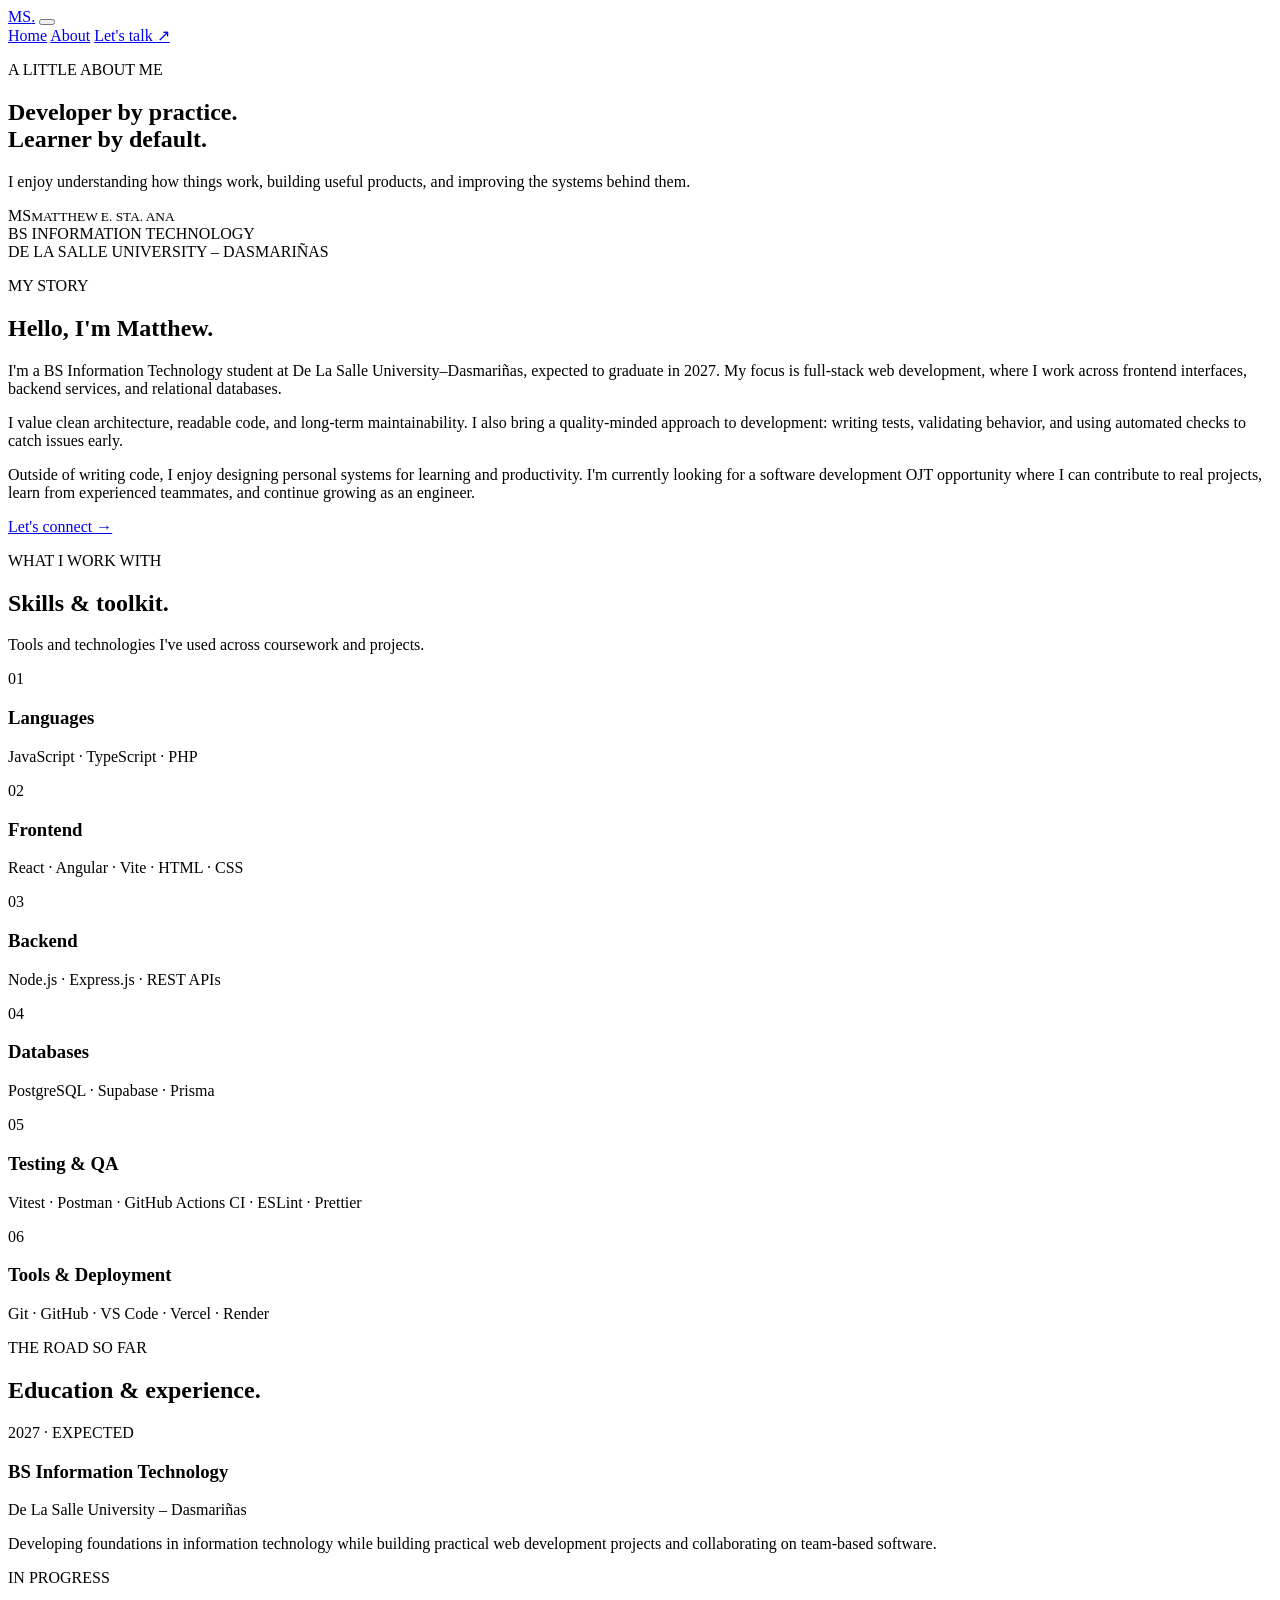
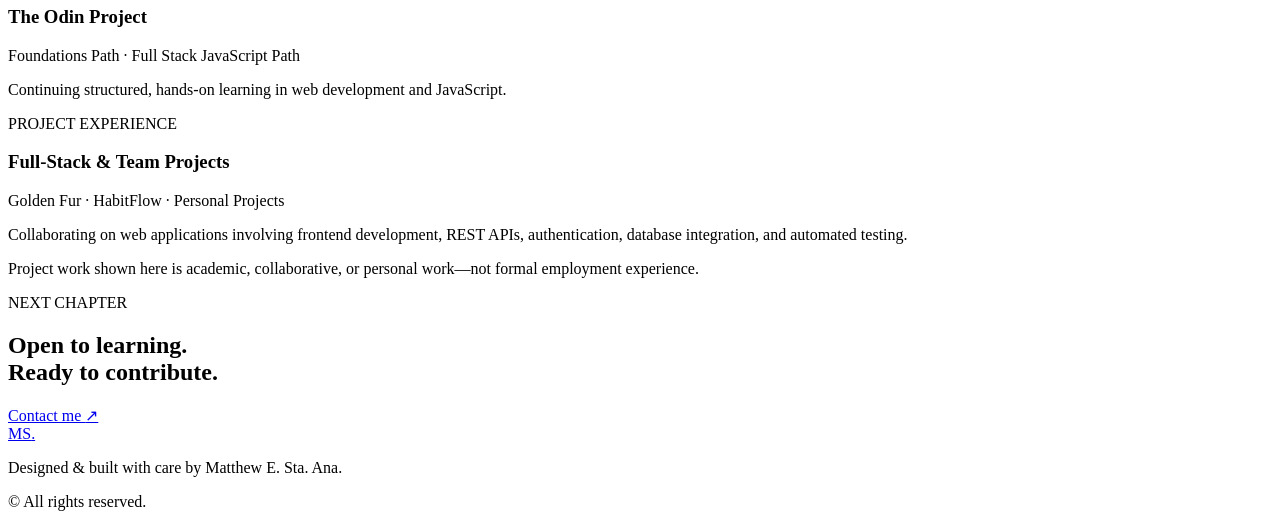
==== src/about.html @ 7d03c8f6 "feat: add about page" ====
<!doctype html>
<html lang="en">
  <head>
    <meta charset="UTF-8" />
    <meta name="viewport" content="width=device-width, initial-scale=1.0" />
    <meta
      name="description"
      content="Learn more about Matthew E. Sta. Ana, his skills, education, and development journey."
    />
    <title>About Me | Matthew E. Sta. Ana</title>
    <link rel="preconnect" href="https://fonts.googleapis.com" />
    <link rel="preconnect" href="https://fonts.gstatic.com" crossorigin />
    <link
      href="https://fonts.googleapis.com/css2?family=DM+Sans:wght@400;500;600;700&family=Space+Grotesk:wght@400;500;600;700&display=swap"
      rel="stylesheet"
    />
    <link rel="stylesheet" href="styles.css" />
    <script src="script.js" defer></script>
  </head>
  <body>
    <header class="site-header">
      <nav class="nav container" aria-label="Main navigation">
        <a class="brand" href="index.html" aria-label="Matthew Sta. Ana home"
          >MS<span>.</span></a
        >
        <button
          class="menu-toggle"
          type="button"
          aria-label="Open navigation"
          aria-expanded="false"
          aria-controls="nav-links"
        >
          <span></span><span></span><span></span>
        </button>
        <div class="nav-links" id="nav-links">
          <a href="index.html">Home</a>
          <a class="active" href="about.html">About</a>
          <a class="nav-cta" href="mailto:staaana.matthew.escandor@gmail.com"
            >Let's talk <span aria-hidden="true">↗</span></a
          >
        </div>
      </nav>
    </header>

    <main>
      <section class="page-hero container">
        <p class="eyebrow">A LITTLE ABOUT ME</p>
        <h1>
          Developer by practice.<br /><span class="gradient-text"
            >Learner by default.</span
          >
        </h1>
        <p class="page-lead">
          I enjoy understanding how things work, building useful products, and
          improving the systems behind them.
        </p>
      </section>

      <section class="about-intro container">
        <div class="about-portrait">
          <!-- Replace this monogram block with your professional photo if desired. -->
          <div class="portrait-frame">
            <span>MS</span><small>MATTHEW E. STA. ANA</small>
          </div>
          <div class="portrait-note">
            BS INFORMATION TECHNOLOGY<br />DE LA SALLE UNIVERSITY – DASMARIÑAS
          </div>
        </div>
        <div class="about-copy">
          <p class="eyebrow">MY STORY</p>
          <h2>Hello, I'm Matthew.</h2>
          <p>
            I'm a BS Information Technology student at De La Salle
            University–Dasmariñas, expected to graduate in 2027. My focus is
            full-stack web development, where I work across frontend interfaces,
            backend services, and relational databases.
          </p>
          <p>
            I value clean architecture, readable code, and long-term
            maintainability. I also bring a quality-minded approach to
            development: writing tests, validating behavior, and using automated
            checks to catch issues early.
          </p>
          <p>
            Outside of writing code, I enjoy designing personal systems for
            learning and productivity. I'm currently looking for a software
            development OJT opportunity where I can contribute to real projects,
            learn from experienced teammates, and continue growing as an
            engineer.
          </p>
          <a class="text-link" href="mailto:staaana.matthew.escandor@gmail.com"
            >Let's connect <span aria-hidden="true">→</span></a
          >
        </div>
      </section>

      <section class="section skills-section" id="skills">
        <div class="container">
          <div class="section-heading">
            <div>
              <p class="eyebrow">WHAT I WORK WITH</p>
              <h2>Skills & <span class="gradient-text">toolkit.</span></h2>
            </div>
            <p class="heading-note">
              Tools and technologies I've used across coursework and projects.
            </p>
          </div>
          <div class="skills-grid">
            <article class="skill-card">
              <div class="skill-icon">01</div>
              <h3>Languages</h3>
              <p>JavaScript · TypeScript · PHP</p>
            </article>
            <article class="skill-card">
              <div class="skill-icon">02</div>
              <h3>Frontend</h3>
              <p>React · Angular · Vite · HTML · CSS</p>
            </article>
            <article class="skill-card">
              <div class="skill-icon">03</div>
              <h3>Backend</h3>
              <p>Node.js · Express.js · REST APIs</p>
            </article>
            <article class="skill-card">
              <div class="skill-icon">04</div>
              <h3>Databases</h3>
              <p>PostgreSQL · Supabase · Prisma</p>
            </article>
            <article class="skill-card">
              <div class="skill-icon">05</div>
              <h3>Testing & QA</h3>
              <p>Vitest · Postman · GitHub Actions CI · ESLint · Prettier</p>
            </article>
            <article class="skill-card">
              <div class="skill-icon">06</div>
              <h3>Tools & Deployment</h3>
              <p>Git · GitHub · VS Code · Vercel · Render</p>
            </article>
          </div>
        </div>
      </section>

      <section class="section container timeline-section" id="journey">
        <div class="section-heading">
          <div>
            <p class="eyebrow">THE ROAD SO FAR</p>
            <h2>Education & <span class="gradient-text">experience.</span></h2>
          </div>
        </div>
        <div class="timeline">
          <article class="timeline-item">
            <span class="timeline-date">2027 · EXPECTED</span>
            <div>
              <h3>BS Information Technology</h3>
              <p class="timeline-place">De La Salle University – Dasmariñas</p>
              <p>
                Developing foundations in information technology while building
                practical web development projects and collaborating on
                team-based software.
              </p>
            </div>
          </article>
          <article class="timeline-item">
            <span class="timeline-date">IN PROGRESS</span>
            <div>
              <h3>The Odin Project</h3>
              <p class="timeline-place">
                Foundations Path · Full Stack JavaScript Path
              </p>
              <p>
                Continuing structured, hands-on learning in web development and
                JavaScript.
              </p>
            </div>
          </article>
          <article class="timeline-item">
            <span class="timeline-date">PROJECT EXPERIENCE</span>
            <div>
              <h3>Full-Stack & Team Projects</h3>
              <p class="timeline-place">
                Golden Fur · HabitFlow · Personal Projects
              </p>
              <p>
                Collaborating on web applications involving frontend
                development, REST APIs, authentication, database integration,
                and automated testing.
              </p>
            </div>
          </article>
        </div>
        <p class="timeline-disclaimer">
          Project work shown here is academic, collaborative, or personal
          work—not formal employment experience.
        </p>
      </section>

      <section class="closing-band">
        <div class="container closing-content">
          <div>
            <p class="eyebrow">NEXT CHAPTER</p>
            <h2>
              Open to learning.<br /><span class="gradient-text"
                >Ready to contribute.</span
              >
            </h2>
          </div>
          <a
            class="button button-primary"
            href="mailto:staaana.matthew.escandor@gmail.com"
            >Contact me <span aria-hidden="true">↗</span></a
          >
        </div>
      </section>
    </main>

    <footer class="site-footer">
      <div class="container footer-inner">
        <a class="brand" href="index.html">MS<span>.</span></a>
        <p>Designed & built with care by Matthew E. Sta. Ana.</p>
        <p>© <span class="current-year"></span> All rights reserved.</p>
      </div>
    </footer>
  </body>
</html>
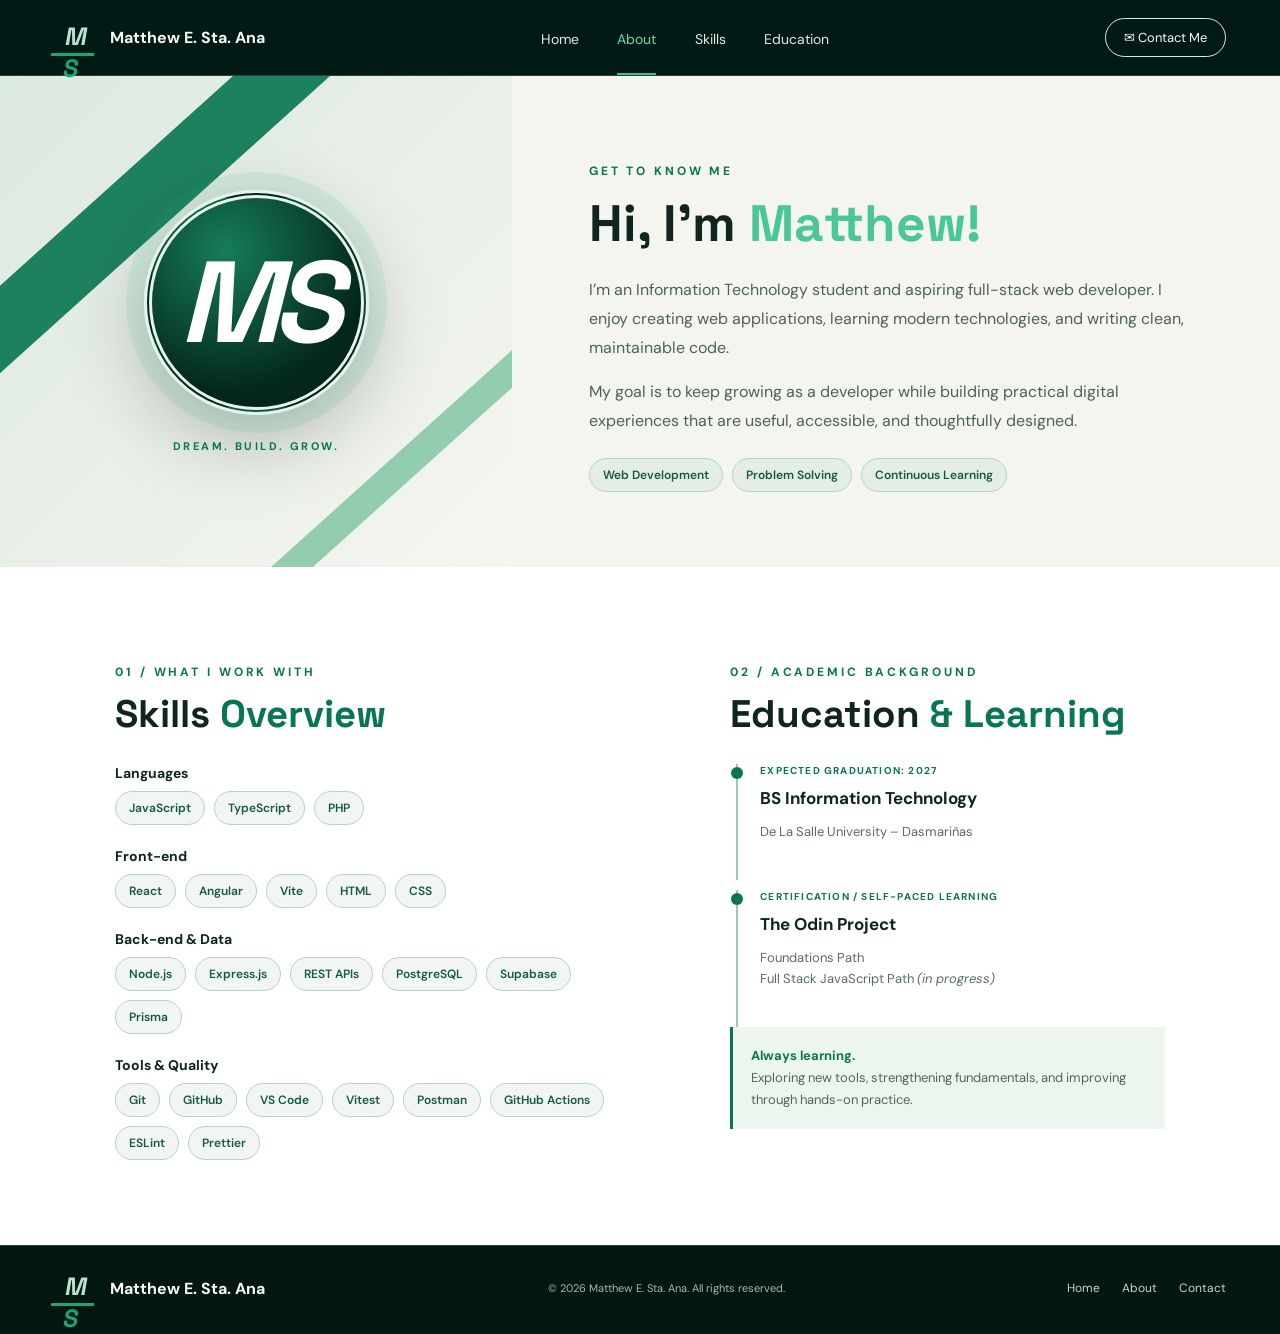
==== commit a86a722f: "refactor: change overall theme" ====
--- a/src/about.html
+++ b/src/about.html
@@ -1,224 +1,76 @@
-<!doctype html>
+<!DOCTYPE html>
 <html lang="en">
-  <head>
-    <meta charset="UTF-8" />
-    <meta name="viewport" content="width=device-width, initial-scale=1.0" />
-    <meta
-      name="description"
-      content="Learn more about Matthew E. Sta. Ana, his skills, education, and development journey."
-    />
-    <title>About Me | Matthew E. Sta. Ana</title>
-    <link rel="preconnect" href="https://fonts.googleapis.com" />
-    <link rel="preconnect" href="https://fonts.gstatic.com" crossorigin />
-    <link
-      href="https://fonts.googleapis.com/css2?family=DM+Sans:wght@400;500;600;700&family=Space+Grotesk:wght@400;500;600;700&display=swap"
-      rel="stylesheet"
-    />
-    <link rel="stylesheet" href="styles.css" />
-    <script src="script.js" defer></script>
-  </head>
-  <body>
-    <header class="site-header">
-      <nav class="nav container" aria-label="Main navigation">
-        <a class="brand" href="index.html" aria-label="Matthew Sta. Ana home"
-          >MS<span>.</span></a
-        >
-        <button
-          class="menu-toggle"
-          type="button"
-          aria-label="Open navigation"
-          aria-expanded="false"
-          aria-controls="nav-links"
-        >
-          <span></span><span></span><span></span>
-        </button>
-        <div class="nav-links" id="nav-links">
-          <a href="index.html">Home</a>
-          <a class="active" href="about.html">About</a>
-          <a class="nav-cta" href="mailto:staaana.matthew.escandor@gmail.com"
-            >Let's talk <span aria-hidden="true">↗</span></a
-          >
-        </div>
-      </nav>
-    </header>
+<head>
+  <meta charset="UTF-8">
+  <meta name="viewport" content="width=device-width, initial-scale=1.0">
+  <meta name="description" content="Learn more about Matthew E. Sta. Ana, his skills, education, and learning journey.">
+  <title>Matthew E. Sta. Ana | About</title>
+  <link rel="stylesheet" href="styles.css">
+  <script src="script.js" defer></script>
+</head>
+<body>
+  <header class="site-header">
+    <a class="brand" href="index.html" aria-label="Matthew Sta. Ana home">
+      <span class="brand-mark">M<span>S</span></span>
+      <span>Matthew E. Sta. Ana</span>
+    </a>
+    <button class="menu-toggle" aria-label="Toggle navigation" aria-expanded="false">☰</button>
+    <nav class="main-nav" aria-label="Main navigation">
+      <a href="index.html">Home</a>
+      <a class="active" href="about.html">About</a>
+      <a href="#skills">Skills</a>
+      <a href="#education">Education</a>
+    </nav>
+    <a class="contact-pill" href="mailto:staaana.matthew.escandor@gmail.com">✉ <span>Contact Me</span></a>
+  </header>
 
-    <main>
-      <section class="page-hero container">
-        <p class="eyebrow">A LITTLE ABOUT ME</p>
-        <h1>
-          Developer by practice.<br /><span class="gradient-text"
-            >Learner by default.</span
-          >
-        </h1>
-        <p class="page-lead">
-          I enjoy understanding how things work, building useful products, and
-          improving the systems behind them.
-        </p>
-      </section>
+  <main class="about-page">
+    <section class="about-hero">
+      <div class="about-monogram-panel">
+        <div class="monogram-wrap"><div class="monogram">MS</div><span class="monogram-caption">DREAM. BUILD. GROW.</span></div>
+      </div>
+      <div class="about-copy">
+        <p class="eyebrow dark-eyebrow">GET TO KNOW ME</p>
+        <h1>Hi, I’m <span>Matthew!</span></h1>
+        <p>I’m an Information Technology student and aspiring full-stack web developer. I enjoy creating web applications, learning modern technologies, and writing clean, maintainable code.</p>
+        <p>My goal is to keep growing as a developer while building practical digital experiences that are useful, accessible, and thoughtfully designed.</p>
+        <div class="value-tags"><span>Web Development</span><span>Problem Solving</span><span>Continuous Learning</span></div>
+      </div>
+    </section>
 
-      <section class="about-intro container">
-        <div class="about-portrait">
-          <!-- Replace this monogram block with your professional photo if desired. -->
-          <div class="portrait-frame">
-            <span>MS</span><small>MATTHEW E. STA. ANA</small>
-          </div>
-          <div class="portrait-note">
-            BS INFORMATION TECHNOLOGY<br />DE LA SALLE UNIVERSITY – DASMARIÑAS
-          </div>
-        </div>
-        <div class="about-copy">
-          <p class="eyebrow">MY STORY</p>
-          <h2>Hello, I'm Matthew.</h2>
-          <p>
-            I'm a BS Information Technology student at De La Salle
-            University–Dasmariñas, expected to graduate in 2027. My focus is
-            full-stack web development, where I work across frontend interfaces,
-            backend services, and relational databases.
-          </p>
-          <p>
-            I value clean architecture, readable code, and long-term
-            maintainability. I also bring a quality-minded approach to
-            development: writing tests, validating behavior, and using automated
-            checks to catch issues early.
-          </p>
-          <p>
-            Outside of writing code, I enjoy designing personal systems for
-            learning and productivity. I'm currently looking for a software
-            development OJT opportunity where I can contribute to real projects,
-            learn from experienced teammates, and continue growing as an
-            engineer.
-          </p>
-          <a class="text-link" href="mailto:staaana.matthew.escandor@gmail.com"
-            >Let's connect <span aria-hidden="true">→</span></a
-          >
-        </div>
-      </section>
+    <section class="details-grid section-wrap">
+      <div class="detail-block" id="skills">
+        <p class="section-kicker">01 / WHAT I WORK WITH</p>
+        <h2>Skills <span>Overview</span></h2>
+        <h3>Languages</h3><div class="skill-list"><span>JavaScript</span><span>TypeScript</span><span>PHP</span></div>
+        <h3>Front-end</h3><div class="skill-list"><span>React</span><span>Angular</span><span>Vite</span><span>HTML</span><span>CSS</span></div>
+        <h3>Back-end &amp; Data</h3><div class="skill-list"><span>Node.js</span><span>Express.js</span><span>REST APIs</span><span>PostgreSQL</span><span>Supabase</span><span>Prisma</span></div>
+        <h3>Tools &amp; Quality</h3><div class="skill-list"><span>Git</span><span>GitHub</span><span>VS Code</span><span>Vitest</span><span>Postman</span><span>GitHub Actions</span><span>ESLint</span><span>Prettier</span></div>
+      </div>
+      <div class="detail-block" id="education">
+        <p class="section-kicker">02 / ACADEMIC BACKGROUND</p>
+        <h2>Education <span>&amp; Learning</span></h2>
+        <article class="timeline-item">
+          <span class="timeline-dot"></span>
+          <p class="item-label">EXPECTED GRADUATION: 2027</p>
+          <h3>BS Information Technology</h3>
+          <p>De La Salle University – Dasmariñas</p>
+        </article>
+        <article class="timeline-item">
+          <span class="timeline-dot"></span>
+          <p class="item-label">CERTIFICATION / SELF-PACED LEARNING</p>
+          <h3>The Odin Project</h3>
+          <p>Foundations Path<br>Full Stack JavaScript Path <em>(in progress)</em></p>
+        </article>
+        <div class="learning-note"><strong>Always learning.</strong><br>Exploring new tools, strengthening fundamentals, and improving through hands-on practice.</div>
+      </div>
+    </section>
+  </main>
 
-      <section class="section skills-section" id="skills">
-        <div class="container">
-          <div class="section-heading">
-            <div>
-              <p class="eyebrow">WHAT I WORK WITH</p>
-              <h2>Skills & <span class="gradient-text">toolkit.</span></h2>
-            </div>
-            <p class="heading-note">
-              Tools and technologies I've used across coursework and projects.
-            </p>
-          </div>
-          <div class="skills-grid">
-            <article class="skill-card">
-              <div class="skill-icon">01</div>
-              <h3>Languages</h3>
-              <p>JavaScript · TypeScript · PHP</p>
-            </article>
-            <article class="skill-card">
-              <div class="skill-icon">02</div>
-              <h3>Frontend</h3>
-              <p>React · Angular · Vite · HTML · CSS</p>
-            </article>
-            <article class="skill-card">
-              <div class="skill-icon">03</div>
-              <h3>Backend</h3>
-              <p>Node.js · Express.js · REST APIs</p>
-            </article>
-            <article class="skill-card">
-              <div class="skill-icon">04</div>
-              <h3>Databases</h3>
-              <p>PostgreSQL · Supabase · Prisma</p>
-            </article>
-            <article class="skill-card">
-              <div class="skill-icon">05</div>
-              <h3>Testing & QA</h3>
-              <p>Vitest · Postman · GitHub Actions CI · ESLint · Prettier</p>
-            </article>
-            <article class="skill-card">
-              <div class="skill-icon">06</div>
-              <h3>Tools & Deployment</h3>
-              <p>Git · GitHub · VS Code · Vercel · Render</p>
-            </article>
-          </div>
-        </div>
-      </section>
-
-      <section class="section container timeline-section" id="journey">
-        <div class="section-heading">
-          <div>
-            <p class="eyebrow">THE ROAD SO FAR</p>
-            <h2>Education & <span class="gradient-text">experience.</span></h2>
-          </div>
-        </div>
-        <div class="timeline">
-          <article class="timeline-item">
-            <span class="timeline-date">2027 · EXPECTED</span>
-            <div>
-              <h3>BS Information Technology</h3>
-              <p class="timeline-place">De La Salle University – Dasmariñas</p>
-              <p>
-                Developing foundations in information technology while building
-                practical web development projects and collaborating on
-                team-based software.
-              </p>
-            </div>
-          </article>
-          <article class="timeline-item">
-            <span class="timeline-date">IN PROGRESS</span>
-            <div>
-              <h3>The Odin Project</h3>
-              <p class="timeline-place">
-                Foundations Path · Full Stack JavaScript Path
-              </p>
-              <p>
-                Continuing structured, hands-on learning in web development and
-                JavaScript.
-              </p>
-            </div>
-          </article>
-          <article class="timeline-item">
-            <span class="timeline-date">PROJECT EXPERIENCE</span>
-            <div>
-              <h3>Full-Stack & Team Projects</h3>
-              <p class="timeline-place">
-                Golden Fur · HabitFlow · Personal Projects
-              </p>
-              <p>
-                Collaborating on web applications involving frontend
-                development, REST APIs, authentication, database integration,
-                and automated testing.
-              </p>
-            </div>
-          </article>
-        </div>
-        <p class="timeline-disclaimer">
-          Project work shown here is academic, collaborative, or personal
-          work—not formal employment experience.
-        </p>
-      </section>
-
-      <section class="closing-band">
-        <div class="container closing-content">
-          <div>
-            <p class="eyebrow">NEXT CHAPTER</p>
-            <h2>
-              Open to learning.<br /><span class="gradient-text"
-                >Ready to contribute.</span
-              >
-            </h2>
-          </div>
-          <a
-            class="button button-primary"
-            href="mailto:staaana.matthew.escandor@gmail.com"
-            >Contact me <span aria-hidden="true">↗</span></a
-          >
-        </div>
-      </section>
-    </main>
-
-    <footer class="site-footer">
-      <div class="container footer-inner">
-        <a class="brand" href="index.html">MS<span>.</span></a>
-        <p>Designed & built with care by Matthew E. Sta. Ana.</p>
-        <p>© <span class="current-year"></span> All rights reserved.</p>
-      </div>
-    </footer>
-  </body>
+  <footer class="site-footer">
+    <a class="brand" href="index.html"><span class="brand-mark">M<span>S</span></span><span>Matthew E. Sta. Ana</span></a>
+    <p>© 2026 Matthew E. Sta. Ana. All rights reserved.</p>
+    <div class="footer-links"><a href="index.html">Home</a><a href="about.html">About</a><a href="mailto:staaana.matthew.escandor@gmail.com">Contact</a></div>
+  </footer>
+</body>
 </html>
--- a/src/styles.css
+++ b/src/styles.css
@@ -0,0 +1,125 @@
+@import url('https://fonts.googleapis.com/css2?family=DM+Sans:wght@400;500;600;700&family=Space+Grotesk:wght@400;500;600;700&display=swap');
+
+:root {
+  --green: #087653;
+  --green-bright: #18a878;
+  --deep: #06271f;
+  --deepest: #031a15;
+  --ink: #10251f;
+  --cream: #f4f5ef;
+  --muted: #a9b9b1;
+  --line: rgba(255,255,255,.18);
+}
+* { box-sizing: border-box; }
+html { scroll-behavior: smooth; }
+body { margin: 0; font-family: 'DM Sans', sans-serif; color: #f7faf7; background: var(--deepest); }
+a { color: inherit; text-decoration: none; }
+.site-header { height: 76px; padding: 0 4.2%; display: flex; align-items: center; justify-content: space-between; gap: 28px; background: rgba(3,26,21,.97); border-bottom: 1px solid var(--line); position: relative; z-index: 10; }
+.brand { display: inline-flex; align-items: center; gap: 13px; font-weight: 700; white-space: nowrap; }
+.brand-mark { width: 43px; height: 36px; display: grid; place-items: center; color: #b5e5ce; font: 700 25px 'Space Grotesk',sans-serif; letter-spacing: -7px; border-bottom: 3px solid var(--green-bright); padding-right: 6px; transform: skew(-10deg); }
+.brand-mark span { color: var(--green-bright); }
+.main-nav { display: flex; align-items: center; gap: clamp(18px,3vw,48px); }
+.main-nav a { color: #e0e9e4; font-size: 14px; padding: 29px 0 25px; border-bottom: 2px solid transparent; transition: .2s; }
+.main-nav a:hover, .main-nav a.active { color: #5be0ae; border-color: #36c48e; }
+.contact-pill { border: 1px solid #d9e9e0; border-radius: 30px; padding: 10px 18px; font-size: 13px; white-space: nowrap; }
+.contact-pill:hover { background: var(--green); border-color: var(--green); }
+.menu-toggle { display: none; background: none; color: white; border: 0; font-size: 25px; }
+.hero { min-height: 590px; position: relative; overflow: hidden; display: grid; grid-template-columns: 1.1fr .9fr; align-items: center; padding: 65px 9%; background: radial-gradient(ellipse at 80% 50%,#155b45 0,transparent 43%), linear-gradient(110deg,#031b16 0%,#07372a 100%); }
+.hero:before, .hero:after { content: ''; position: absolute; pointer-events: none; transform: skew(-37deg); border-left: 1px solid rgba(131,220,180,.18); border-right: 1px solid rgba(131,220,180,.12); }
+.hero:before { width: 250px; height: 850px; right: 26%; top: -120px; background: rgba(255,255,255,.025); }
+.hero:after { width: 100px; height: 850px; right: 13%; top: -120px; background: rgba(41,174,123,.13); }
+.hero-copy { max-width: 650px; z-index: 2; }
+.eyebrow, .section-kicker { color: #58d5a4; letter-spacing: .24em; font-size: 12px; font-weight: 700; }
+.hero h1 { font: 700 clamp(48px,6vw,82px)/.99 'Space Grotesk',sans-serif; letter-spacing: -.055em; margin: 18px 0 12px; }
+.hero h1 span, h2 span, .about-copy h1 span { color: #49c895; }
+.tagline { font: italic 500 25px 'Space Grotesk',sans-serif; letter-spacing: .13em; margin: 18px 0; }
+.intro { max-width: 510px; color: #d2ded8; line-height: 1.7; font-size: 16px; }
+.hero-actions { display: flex; gap: 14px; margin-top: 27px; flex-wrap: wrap; }
+.button { padding: 13px 23px; border-radius: 28px; font-size: 14px; font-weight: 700; transition: .2s; }
+.button-primary { color: #05271d; background: #45c895; }
+.button-primary:hover { background: #72e0b4; transform: translateY(-2px); }
+.button-outline { border: 1px solid #d9e9e0; }
+.button-outline:hover { background: rgba(255,255,255,.1); }
+.social-links { display: flex; gap: 12px; margin-top: 28px; }
+.social-links a { width: 38px; height: 38px; border-radius: 50%; background: rgba(255,255,255,.1); display: grid; place-items: center; font-weight: 700; }
+.social-links a:hover { background: var(--green); }
+.hero-art { min-height: 390px; display: grid; place-items: center; position: relative; z-index: 1; }
+.campus-lines { position: absolute; inset: 4% -15% 0 0; opacity: .35; background: linear-gradient(135deg,transparent 40%,rgba(205,230,216,.12) 40% 41%,transparent 41%), repeating-linear-gradient(90deg,transparent 0 50px,rgba(255,255,255,.08) 51px 52px); border-bottom: 1px solid rgba(255,255,255,.3); }
+.monogram-wrap { display: flex; align-items: center; flex-direction: column; z-index: 1; }
+.monogram { width: clamp(190px,22vw,290px); aspect-ratio: 1; border: 8px double #e4f4eb; border-radius: 50%; display: grid; place-items: center; color: #fff; font: italic 700 clamp(72px,9vw,118px) 'Space Grotesk',sans-serif; letter-spacing: -.08em; background: radial-gradient(circle at 35% 25%,#167c59,#03251c 70%); box-shadow: 0 0 0 18px rgba(36,176,124,.1),0 25px 80px rgba(0,0,0,.25); }
+.monogram-caption { color: #c2e9d4; letter-spacing: .22em; font-size: 11px; margin-top: 24px; }
+.art-label { position: absolute; bottom: 0; right: 0; text-align: right; color: #9ab6a8; font-size: 10px; letter-spacing: .15em; line-height: 1.8; }
+.art-label strong { color: #4dd29d; }
+.scroll-cue { position: absolute; bottom: 18px; left: 50%; display: flex; align-items: center; gap: 10px; color: #9eb8ab; font-size: 9px; letter-spacing: .2em; }
+.scroll-cue span { width: 15px; height: 25px; border: 1px solid #b6d1c3; border-radius: 10px; }
+.section-wrap { padding: 85px 9%; }
+.intro-section { display: grid; grid-template-columns: .55fr 1.3fr .6fr; gap: 40px; align-items: start; background: #f4f6f1; color: var(--ink); }
+.intro-section h2, .detail-block h2 { font: 700 clamp(30px,3vw,42px)/1.15 'Space Grotesk',sans-serif; margin: 0 0 18px; }
+.intro-section p:not(.section-kicker) { color: #53665d; line-height: 1.8; max-width: 650px; }
+.intro-section .section-kicker { color: var(--green); }
+.text-link { color: var(--green); font-size: 11px; font-weight: 700; letter-spacing: .13em; padding-top: 10px; white-space: nowrap; }
+.text-link span { font-size: 18px; margin-left: 8px; }
+.site-footer { min-height: 85px; display: flex; align-items: center; justify-content: space-between; gap: 20px; padding: 20px 4.2%; background: #021710; border-top: 1px solid var(--line); }
+.site-footer p { color: #a6b9af; font-size: 11px; }
+.footer-links { display: flex; gap: 22px; color: #c8d6ce; font-size: 12px; }
+.footer-links a:hover { color: #5be0ae; }
+.about-page { background: var(--cream); color: var(--ink); }
+.about-hero { display: grid; grid-template-columns: .8fr 1.2fr; min-height: 440px; }
+.about-monogram-panel { background: linear-gradient(135deg,#dce9df,#f5f6f0); display: grid; place-items: center; position: relative; overflow: hidden; }
+.about-monogram-panel:before, .about-monogram-panel:after { content: ''; position: absolute; width: 120%; height: 65px; background: var(--green); transform: rotate(-42deg); opacity: .9; }
+.about-monogram-panel:before { top: 17%; left: -30%; }
+.about-monogram-panel:after { bottom: 14%; right: -35%; height: 28px; background: #8ac9aa; }
+.about-monogram-panel .monogram-wrap { position: relative; }
+.about-monogram-panel .monogram { width: 225px; color: white; }
+.about-monogram-panel .monogram-caption { color: var(--green); font-weight: 700; }
+.about-copy { padding: 75px 10%; align-self: center; }
+.dark-eyebrow { color: var(--green); }
+.about-copy h1 { font: 700 clamp(38px,4vw,56px) 'Space Grotesk',sans-serif; margin: 12px 0 20px; }
+.about-copy p:not(.eyebrow) { max-width: 690px; color: #4d6258; line-height: 1.8; }
+.value-tags, .skill-list { display: flex; flex-wrap: wrap; gap: 9px; margin-top: 22px; }
+.value-tags span, .skill-list span { border: 1px solid #b8d2c3; border-radius: 24px; padding: 8px 13px; color: #145a40; background: #e4eee7; font-size: 12px; font-weight: 600; }
+.details-grid { display: grid; grid-template-columns: 1.1fr .9fr; gap: 8%; background: #fff; }
+.detail-block .section-kicker { color: var(--green); }
+.detail-block h2 { margin-bottom: 28px; }
+.detail-block h2 span { color: var(--green); }
+.detail-block h3 { font-size: 14px; margin: 22px 0 0; }
+.skill-list { margin-top: 9px; }
+.skill-list span { background: #f1f6f2; }
+.timeline-item { border-left: 2px solid #9bcab0; padding: 0 0 24px 22px; margin-left: 6px; position: relative; }
+.timeline-dot { position: absolute; width: 12px; height: 12px; border-radius: 50%; background: var(--green); left: -7px; top: 3px; }
+.item-label { color: var(--green); font-size: 10px; letter-spacing: .12em; font-weight: 700; }
+.timeline-item h3 { font-size: 17px; margin: 8px 0 5px; }
+.timeline-item p:not(.item-label) { color: #5a6d63; line-height: 1.6; font-size: 13px; }
+.learning-note { padding: 18px; background: #edf5ef; border-left: 3px solid var(--green); color: #52665b; font-size: 13px; line-height: 1.7; }
+.learning-note strong { color: var(--green); }
+
+@media (max-width: 850px) {
+  .site-header { padding: 0 5%; }
+  .menu-toggle { display: block; margin-left: auto; }
+  .main-nav { display: none; position: absolute; top: 75px; left: 0; right: 0; padding: 12px 5% 20px; background: #031a15; flex-direction: column; align-items: stretch; gap: 0; border-bottom: 1px solid var(--line); }
+  .main-nav.open { display: flex; }
+  .main-nav a { padding: 13px 0; }
+  .contact-pill { padding: 9px 12px; }
+  .hero { grid-template-columns: 1fr; padding: 65px 7% 85px; }
+  .hero-art { min-height: 300px; margin-top: 35px; }
+  .art-label { right: 4%; }
+  .intro-section { grid-template-columns: 1fr; gap: 12px; }
+  .about-hero { grid-template-columns: 1fr; }
+  .about-monogram-panel { min-height: 330px; }
+  .about-copy { padding: 55px 8%; }
+  .details-grid { grid-template-columns: 1fr; gap: 55px; }
+  .site-footer { flex-wrap: wrap; }
+}
+@media (max-width: 520px) {
+  .brand { font-size: 12px; gap: 8px; }
+  .brand-mark { width: 34px; font-size: 21px; }
+  .contact-pill span { display: none; }
+  .hero h1 { font-size: 48px; }
+  .tagline { font-size: 19px; }
+  .intro { font-size: 14px; }
+  .hero-art { min-height: 260px; }
+  .monogram { width: 190px; }
+  .section-wrap { padding: 60px 7%; }
+  .footer-links { width: 100%; }
+  .site-footer p { order: 3; width: 100%; }
+}
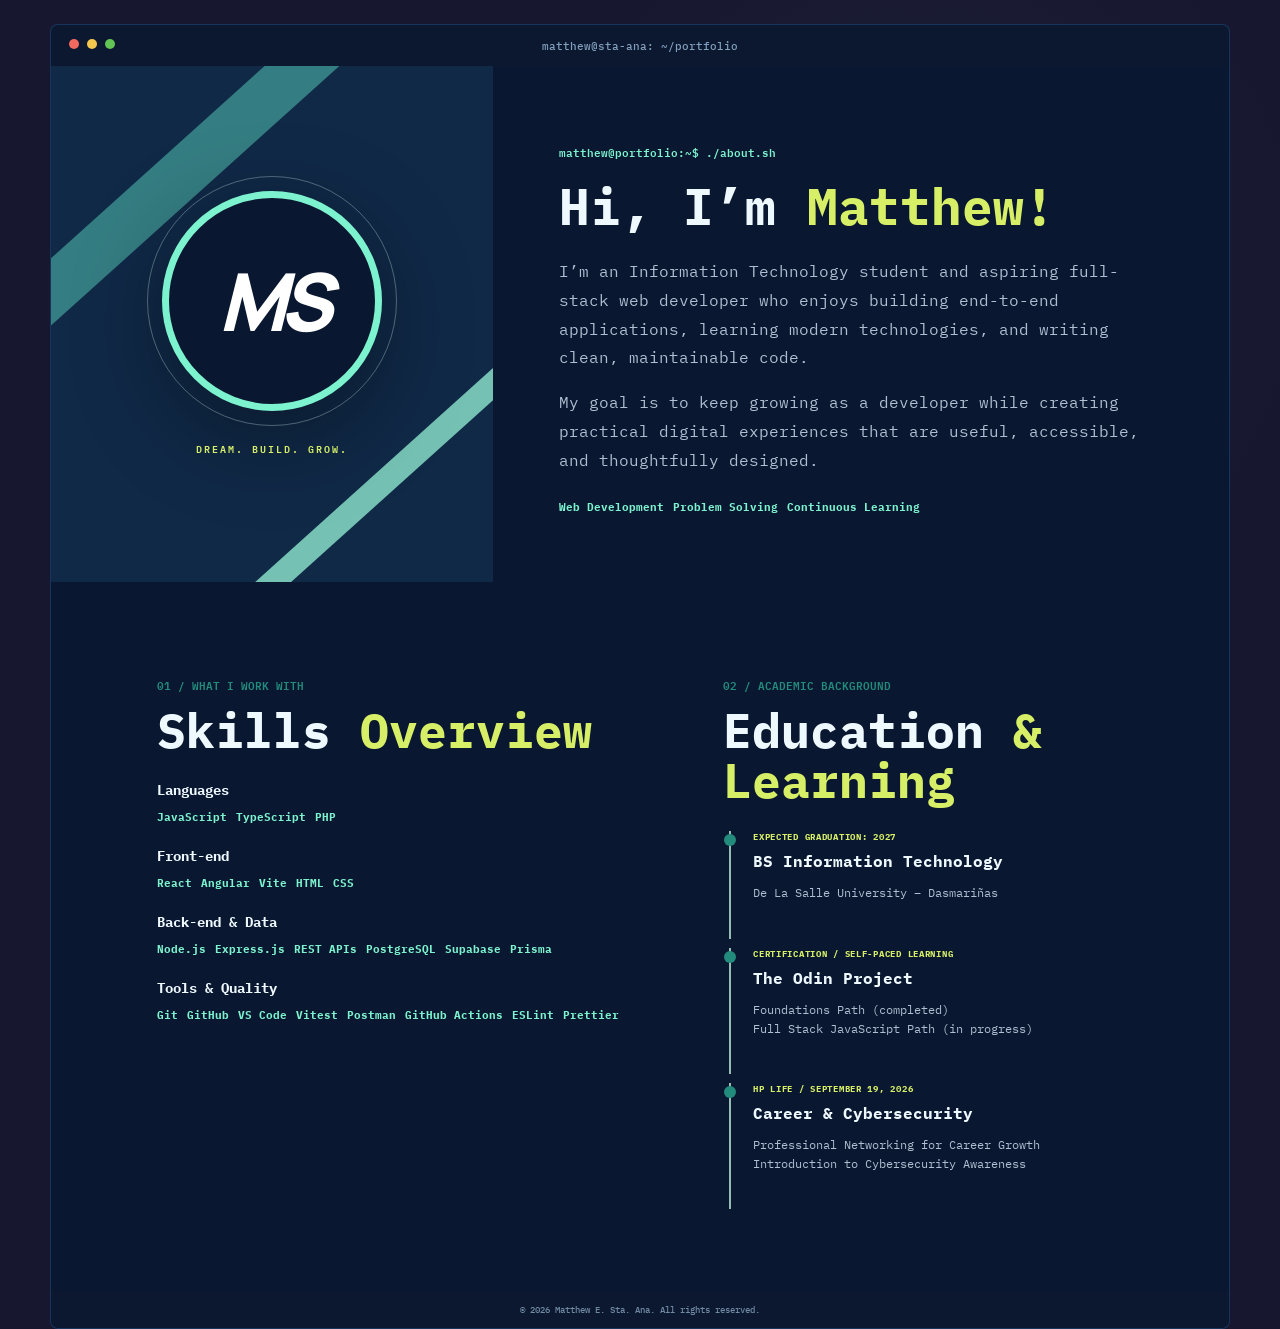
==== commit d885dbdb: "Build Linux terminal portfolio website" ====
--- a/src/about.html
+++ b/src/about.html
@@ -1,76 +1,131 @@
-<!DOCTYPE html>
+<!doctype html>
 <html lang="en">
-<head>
-  <meta charset="UTF-8">
-  <meta name="viewport" content="width=device-width, initial-scale=1.0">
-  <meta name="description" content="Learn more about Matthew E. Sta. Ana, his skills, education, and learning journey.">
-  <title>Matthew E. Sta. Ana | About</title>
-  <link rel="stylesheet" href="styles.css">
-  <script src="script.js" defer></script>
-</head>
-<body>
-  <header class="site-header">
-    <a class="brand" href="index.html" aria-label="Matthew Sta. Ana home">
-      <span class="brand-mark">M<span>S</span></span>
-      <span>Matthew E. Sta. Ana</span>
-    </a>
-    <button class="menu-toggle" aria-label="Toggle navigation" aria-expanded="false">☰</button>
-    <nav class="main-nav" aria-label="Main navigation">
-      <a href="index.html">Home</a>
-      <a class="active" href="about.html">About</a>
-      <a href="#skills">Skills</a>
-      <a href="#education">Education</a>
-    </nav>
-    <a class="contact-pill" href="mailto:staaana.matthew.escandor@gmail.com">✉ <span>Contact Me</span></a>
-  </header>
-
-  <main class="about-page">
-    <section class="about-hero">
-      <div class="about-monogram-panel">
-        <div class="monogram-wrap"><div class="monogram">MS</div><span class="monogram-caption">DREAM. BUILD. GROW.</span></div>
+  <head>
+    <meta charset="UTF-8" />
+    <meta name="viewport" content="width=device-width, initial-scale=1.0" />
+    <meta
+      name="description"
+      content="Learn more about Matthew E. Sta. Ana, his skills, education, and learning journey."
+    />
+    <title>Matthew E. Sta. Ana | About</title>
+    <link rel="stylesheet" href="styles.css?v=terminal2" />
+    <script src="script.js" defer></script>
+  </head>
+  <body>
+    <header class="site-header">
+      <a class="brand" href="index.html" aria-label="Matthew Sta. Ana home"
+        ><span class="brand-mark">M<span>S</span></span
+        ><span>Matthew E. Sta. Ana</span></a
+      ><button
+        class="menu-toggle"
+        aria-label="Toggle navigation"
+        aria-expanded="false"
+      >
+        <span></span><span></span><span></span>
+      </button>
+      <nav class="main-nav" aria-label="Main navigation">
+        <a href="index.html">Home</a
+        ><a class="active" href="about.html">About</a
+        ><a href="portfolio.html">Portfolio</a
+        ><a href="services.html">Services</a><a href="resume.html">Resume</a
+        ><a href="contact.html">Contact</a>
+      </nav>
+      <a class="contact-pill" href="contact.html"
+        ><span class="mail-icon">@</span><span>Contact Me</span></a
+      >
+    </header>
+    <main class="inner-page">
+      <section class="about-hero">
+        <div class="about-monogram-panel">
+          <div class="monogram-wrap">
+            <div class="monogram">MS</div>
+            <span class="monogram-caption">DREAM. BUILD. GROW.</span>
+          </div>
+        </div>
+        <div class="about-copy">
+          <p class="eyebrow">matthew@portfolio:~$ ./about.sh</p>
+          <h1>Hi, I’m <span>Matthew!</span></h1>
+          <p>
+            I’m an Information Technology student and aspiring full-stack web
+            developer who enjoys building end-to-end applications, learning
+            modern technologies, and writing clean, maintainable code.
+          </p>
+          <p>
+            My goal is to keep growing as a developer while creating practical
+            digital experiences that are useful, accessible, and thoughtfully
+            designed.
+          </p>
+          <div class="value-tags">
+            <span>Web Development</span><span>Problem Solving</span
+            ><span>Continuous Learning</span>
+          </div>
+        </div>
+      </section>
+      <section class="details-grid section-wrap">
+        <div class="detail-block" id="skills">
+          <p class="section-kicker">01 / WHAT I WORK WITH</p>
+          <h2>Skills <span>Overview</span></h2>
+          <h3>Languages</h3>
+          <div class="skill-list">
+            <span>JavaScript</span><span>TypeScript</span><span>PHP</span>
+          </div>
+          <h3>Front-end</h3>
+          <div class="skill-list">
+            <span>React</span><span>Angular</span><span>Vite</span
+            ><span>HTML</span><span>CSS</span>
+          </div>
+          <h3>Back-end &amp; Data</h3>
+          <div class="skill-list">
+            <span>Node.js</span><span>Express.js</span><span>REST APIs</span
+            ><span>PostgreSQL</span><span>Supabase</span><span>Prisma</span>
+          </div>
+          <h3>Tools &amp; Quality</h3>
+          <div class="skill-list">
+            <span>Git</span><span>GitHub</span><span>VS Code</span
+            ><span>Vitest</span><span>Postman</span><span>GitHub Actions</span
+            ><span>ESLint</span><span>Prettier</span>
+          </div>
+        </div>
+        <div class="detail-block" id="education">
+          <p class="section-kicker">02 / ACADEMIC BACKGROUND</p>
+          <h2>Education <span>&amp; Learning</span></h2>
+          <article class="timeline-item">
+            <span class="timeline-dot"></span>
+            <p class="item-label">EXPECTED GRADUATION: 2027</p>
+            <h3>BS Information Technology</h3>
+            <p>De La Salle University – Dasmariñas</p>
+          </article>
+          <article class="timeline-item">
+            <span class="timeline-dot"></span>
+            <p class="item-label">CERTIFICATION / SELF-PACED LEARNING</p>
+            <h3>The Odin Project</h3>
+            <p>
+              Foundations Path (completed)<br />Full Stack JavaScript Path (in
+              progress)
+            </p>
+          </article>
+          <article class="timeline-item">
+            <span class="timeline-dot"></span>
+            <p class="item-label">HP LIFE / SEPTEMBER 19, 2026</p>
+            <h3>Career &amp; Cybersecurity</h3>
+            <p>
+              Professional Networking for Career Growth<br />Introduction to
+              Cybersecurity Awareness
+            </p>
+          </article>
+        </div>
+      </section>
+    </main>
+    <footer class="site-footer">
+      <a class="brand" href="index.html"
+        ><span class="brand-mark">M<span>S</span></span
+        ><span>Matthew E. Sta. Ana</span></a
+      >
+      <p>© 2026 Matthew E. Sta. Ana. All rights reserved.</p>
+      <div class="footer-links">
+        <a href="index.html">Home</a><a href="portfolio.html">Portfolio</a
+        ><a href="contact.html">Contact</a>
       </div>
-      <div class="about-copy">
-        <p class="eyebrow dark-eyebrow">GET TO KNOW ME</p>
-        <h1>Hi, I’m <span>Matthew!</span></h1>
-        <p>I’m an Information Technology student and aspiring full-stack web developer. I enjoy creating web applications, learning modern technologies, and writing clean, maintainable code.</p>
-        <p>My goal is to keep growing as a developer while building practical digital experiences that are useful, accessible, and thoughtfully designed.</p>
-        <div class="value-tags"><span>Web Development</span><span>Problem Solving</span><span>Continuous Learning</span></div>
-      </div>
-    </section>
-
-    <section class="details-grid section-wrap">
-      <div class="detail-block" id="skills">
-        <p class="section-kicker">01 / WHAT I WORK WITH</p>
-        <h2>Skills <span>Overview</span></h2>
-        <h3>Languages</h3><div class="skill-list"><span>JavaScript</span><span>TypeScript</span><span>PHP</span></div>
-        <h3>Front-end</h3><div class="skill-list"><span>React</span><span>Angular</span><span>Vite</span><span>HTML</span><span>CSS</span></div>
-        <h3>Back-end &amp; Data</h3><div class="skill-list"><span>Node.js</span><span>Express.js</span><span>REST APIs</span><span>PostgreSQL</span><span>Supabase</span><span>Prisma</span></div>
-        <h3>Tools &amp; Quality</h3><div class="skill-list"><span>Git</span><span>GitHub</span><span>VS Code</span><span>Vitest</span><span>Postman</span><span>GitHub Actions</span><span>ESLint</span><span>Prettier</span></div>
-      </div>
-      <div class="detail-block" id="education">
-        <p class="section-kicker">02 / ACADEMIC BACKGROUND</p>
-        <h2>Education <span>&amp; Learning</span></h2>
-        <article class="timeline-item">
-          <span class="timeline-dot"></span>
-          <p class="item-label">EXPECTED GRADUATION: 2027</p>
-          <h3>BS Information Technology</h3>
-          <p>De La Salle University – Dasmariñas</p>
-        </article>
-        <article class="timeline-item">
-          <span class="timeline-dot"></span>
-          <p class="item-label">CERTIFICATION / SELF-PACED LEARNING</p>
-          <h3>The Odin Project</h3>
-          <p>Foundations Path<br>Full Stack JavaScript Path <em>(in progress)</em></p>
-        </article>
-        <div class="learning-note"><strong>Always learning.</strong><br>Exploring new tools, strengthening fundamentals, and improving through hands-on practice.</div>
-      </div>
-    </section>
-  </main>
-
-  <footer class="site-footer">
-    <a class="brand" href="index.html"><span class="brand-mark">M<span>S</span></span><span>Matthew E. Sta. Ana</span></a>
-    <p>© 2026 Matthew E. Sta. Ana. All rights reserved.</p>
-    <div class="footer-links"><a href="index.html">Home</a><a href="about.html">About</a><a href="mailto:staaana.matthew.escandor@gmail.com">Contact</a></div>
-  </footer>
-</body>
+    </footer>
+  </body>
 </html>
--- a/src/styles.css
+++ b/src/styles.css
@@ -1,125 +1,1618 @@
-@import url('https://fonts.googleapis.com/css2?family=DM+Sans:wght@400;500;600;700&family=Space+Grotesk:wght@400;500;600;700&display=swap');
+@import url("https://fonts.googleapis.com/css2?family=IBM+Plex+Mono:wght@400;500;600&family=Manrope:wght@400;500;600;700;800&display=swap");
 
 :root {
-  --green: #087653;
-  --green-bright: #18a878;
-  --deep: #06271f;
-  --deepest: #031a15;
-  --ink: #10251f;
-  --cream: #f4f5ef;
-  --muted: #a9b9b1;
-  --line: rgba(255,255,255,.18);
-}
-* { box-sizing: border-box; }
-html { scroll-behavior: smooth; }
-body { margin: 0; font-family: 'DM Sans', sans-serif; color: #f7faf7; background: var(--deepest); }
-a { color: inherit; text-decoration: none; }
-.site-header { height: 76px; padding: 0 4.2%; display: flex; align-items: center; justify-content: space-between; gap: 28px; background: rgba(3,26,21,.97); border-bottom: 1px solid var(--line); position: relative; z-index: 10; }
-.brand { display: inline-flex; align-items: center; gap: 13px; font-weight: 700; white-space: nowrap; }
-.brand-mark { width: 43px; height: 36px; display: grid; place-items: center; color: #b5e5ce; font: 700 25px 'Space Grotesk',sans-serif; letter-spacing: -7px; border-bottom: 3px solid var(--green-bright); padding-right: 6px; transform: skew(-10deg); }
-.brand-mark span { color: var(--green-bright); }
-.main-nav { display: flex; align-items: center; gap: clamp(18px,3vw,48px); }
-.main-nav a { color: #e0e9e4; font-size: 14px; padding: 29px 0 25px; border-bottom: 2px solid transparent; transition: .2s; }
-.main-nav a:hover, .main-nav a.active { color: #5be0ae; border-color: #36c48e; }
-.contact-pill { border: 1px solid #d9e9e0; border-radius: 30px; padding: 10px 18px; font-size: 13px; white-space: nowrap; }
-.contact-pill:hover { background: var(--green); border-color: var(--green); }
-.menu-toggle { display: none; background: none; color: white; border: 0; font-size: 25px; }
-.hero { min-height: 590px; position: relative; overflow: hidden; display: grid; grid-template-columns: 1.1fr .9fr; align-items: center; padding: 65px 9%; background: radial-gradient(ellipse at 80% 50%,#155b45 0,transparent 43%), linear-gradient(110deg,#031b16 0%,#07372a 100%); }
-.hero:before, .hero:after { content: ''; position: absolute; pointer-events: none; transform: skew(-37deg); border-left: 1px solid rgba(131,220,180,.18); border-right: 1px solid rgba(131,220,180,.12); }
-.hero:before { width: 250px; height: 850px; right: 26%; top: -120px; background: rgba(255,255,255,.025); }
-.hero:after { width: 100px; height: 850px; right: 13%; top: -120px; background: rgba(41,174,123,.13); }
-.hero-copy { max-width: 650px; z-index: 2; }
-.eyebrow, .section-kicker { color: #58d5a4; letter-spacing: .24em; font-size: 12px; font-weight: 700; }
-.hero h1 { font: 700 clamp(48px,6vw,82px)/.99 'Space Grotesk',sans-serif; letter-spacing: -.055em; margin: 18px 0 12px; }
-.hero h1 span, h2 span, .about-copy h1 span { color: #49c895; }
-.tagline { font: italic 500 25px 'Space Grotesk',sans-serif; letter-spacing: .13em; margin: 18px 0; }
-.intro { max-width: 510px; color: #d2ded8; line-height: 1.7; font-size: 16px; }
-.hero-actions { display: flex; gap: 14px; margin-top: 27px; flex-wrap: wrap; }
-.button { padding: 13px 23px; border-radius: 28px; font-size: 14px; font-weight: 700; transition: .2s; }
-.button-primary { color: #05271d; background: #45c895; }
-.button-primary:hover { background: #72e0b4; transform: translateY(-2px); }
-.button-outline { border: 1px solid #d9e9e0; }
-.button-outline:hover { background: rgba(255,255,255,.1); }
-.social-links { display: flex; gap: 12px; margin-top: 28px; }
-.social-links a { width: 38px; height: 38px; border-radius: 50%; background: rgba(255,255,255,.1); display: grid; place-items: center; font-weight: 700; }
-.social-links a:hover { background: var(--green); }
-.hero-art { min-height: 390px; display: grid; place-items: center; position: relative; z-index: 1; }
-.campus-lines { position: absolute; inset: 4% -15% 0 0; opacity: .35; background: linear-gradient(135deg,transparent 40%,rgba(205,230,216,.12) 40% 41%,transparent 41%), repeating-linear-gradient(90deg,transparent 0 50px,rgba(255,255,255,.08) 51px 52px); border-bottom: 1px solid rgba(255,255,255,.3); }
-.monogram-wrap { display: flex; align-items: center; flex-direction: column; z-index: 1; }
-.monogram { width: clamp(190px,22vw,290px); aspect-ratio: 1; border: 8px double #e4f4eb; border-radius: 50%; display: grid; place-items: center; color: #fff; font: italic 700 clamp(72px,9vw,118px) 'Space Grotesk',sans-serif; letter-spacing: -.08em; background: radial-gradient(circle at 35% 25%,#167c59,#03251c 70%); box-shadow: 0 0 0 18px rgba(36,176,124,.1),0 25px 80px rgba(0,0,0,.25); }
-.monogram-caption { color: #c2e9d4; letter-spacing: .22em; font-size: 11px; margin-top: 24px; }
-.art-label { position: absolute; bottom: 0; right: 0; text-align: right; color: #9ab6a8; font-size: 10px; letter-spacing: .15em; line-height: 1.8; }
-.art-label strong { color: #4dd29d; }
-.scroll-cue { position: absolute; bottom: 18px; left: 50%; display: flex; align-items: center; gap: 10px; color: #9eb8ab; font-size: 9px; letter-spacing: .2em; }
-.scroll-cue span { width: 15px; height: 25px; border: 1px solid #b6d1c3; border-radius: 10px; }
-.section-wrap { padding: 85px 9%; }
-.intro-section { display: grid; grid-template-columns: .55fr 1.3fr .6fr; gap: 40px; align-items: start; background: #f4f6f1; color: var(--ink); }
-.intro-section h2, .detail-block h2 { font: 700 clamp(30px,3vw,42px)/1.15 'Space Grotesk',sans-serif; margin: 0 0 18px; }
-.intro-section p:not(.section-kicker) { color: #53665d; line-height: 1.8; max-width: 650px; }
-.intro-section .section-kicker { color: var(--green); }
-.text-link { color: var(--green); font-size: 11px; font-weight: 700; letter-spacing: .13em; padding-top: 10px; white-space: nowrap; }
-.text-link span { font-size: 18px; margin-left: 8px; }
-.site-footer { min-height: 85px; display: flex; align-items: center; justify-content: space-between; gap: 20px; padding: 20px 4.2%; background: #021710; border-top: 1px solid var(--line); }
-.site-footer p { color: #a6b9af; font-size: 11px; }
-.footer-links { display: flex; gap: 22px; color: #c8d6ce; font-size: 12px; }
-.footer-links a:hover { color: #5be0ae; }
-.about-page { background: var(--cream); color: var(--ink); }
-.about-hero { display: grid; grid-template-columns: .8fr 1.2fr; min-height: 440px; }
-.about-monogram-panel { background: linear-gradient(135deg,#dce9df,#f5f6f0); display: grid; place-items: center; position: relative; overflow: hidden; }
-.about-monogram-panel:before, .about-monogram-panel:after { content: ''; position: absolute; width: 120%; height: 65px; background: var(--green); transform: rotate(-42deg); opacity: .9; }
-.about-monogram-panel:before { top: 17%; left: -30%; }
-.about-monogram-panel:after { bottom: 14%; right: -35%; height: 28px; background: #8ac9aa; }
-.about-monogram-panel .monogram-wrap { position: relative; }
-.about-monogram-panel .monogram { width: 225px; color: white; }
-.about-monogram-panel .monogram-caption { color: var(--green); font-weight: 700; }
-.about-copy { padding: 75px 10%; align-self: center; }
-.dark-eyebrow { color: var(--green); }
-.about-copy h1 { font: 700 clamp(38px,4vw,56px) 'Space Grotesk',sans-serif; margin: 12px 0 20px; }
-.about-copy p:not(.eyebrow) { max-width: 690px; color: #4d6258; line-height: 1.8; }
-.value-tags, .skill-list { display: flex; flex-wrap: wrap; gap: 9px; margin-top: 22px; }
-.value-tags span, .skill-list span { border: 1px solid #b8d2c3; border-radius: 24px; padding: 8px 13px; color: #145a40; background: #e4eee7; font-size: 12px; font-weight: 600; }
-.details-grid { display: grid; grid-template-columns: 1.1fr .9fr; gap: 8%; background: #fff; }
-.detail-block .section-kicker { color: var(--green); }
-.detail-block h2 { margin-bottom: 28px; }
-.detail-block h2 span { color: var(--green); }
-.detail-block h3 { font-size: 14px; margin: 22px 0 0; }
-.skill-list { margin-top: 9px; }
-.skill-list span { background: #f1f6f2; }
-.timeline-item { border-left: 2px solid #9bcab0; padding: 0 0 24px 22px; margin-left: 6px; position: relative; }
-.timeline-dot { position: absolute; width: 12px; height: 12px; border-radius: 50%; background: var(--green); left: -7px; top: 3px; }
-.item-label { color: var(--green); font-size: 10px; letter-spacing: .12em; font-weight: 700; }
-.timeline-item h3 { font-size: 17px; margin: 8px 0 5px; }
-.timeline-item p:not(.item-label) { color: #5a6d63; line-height: 1.6; font-size: 13px; }
-.learning-note { padding: 18px; background: #edf5ef; border-left: 3px solid var(--green); color: #52665b; font-size: 13px; line-height: 1.7; }
-.learning-note strong { color: var(--green); }
+  --bg: #07101f;
+  --bg-deep: #030816;
+  --panel: #0d1a2c;
+  --panel-light: #11243b;
+  --cyan: #65d6c5;
+  --cyan-bright: #86ead9;
+  --blue: #4d9ed8;
+  --text: #edf7f5;
+  --muted: #9fb2bb;
+  --line: rgba(170, 218, 220, 0.16);
+  --ink: #10202b;
+}
+
+* {
+  box-sizing: border-box;
+}
+html {
+  scroll-behavior: smooth;
+}
+body {
+  margin: 0;
+  font-family: "Manrope", sans-serif;
+  color: var(--text);
+  background: var(--bg-deep);
+}
+a {
+  color: inherit;
+  text-decoration: none;
+}
+button,
+input,
+textarea {
+  font: inherit;
+}
+
+.site-header {
+  height: 76px;
+  padding: 0 4.5%;
+  display: flex;
+  align-items: center;
+  justify-content: space-between;
+  gap: 28px;
+  background: rgba(3, 10, 23, 0.96);
+  border-bottom: 1px solid var(--line);
+  position: relative;
+  z-index: 20;
+}
+.brand {
+  display: inline-flex;
+  align-items: center;
+  gap: 12px;
+  font-size: 14px;
+  font-weight: 800;
+  white-space: nowrap;
+}
+.brand-mark {
+  width: 38px;
+  height: 38px;
+  display: grid;
+  place-items: center;
+  color: #dceef1;
+  font:
+    800 20px "Manrope",
+    sans-serif;
+  letter-spacing: -5px;
+  border-left: 4px solid var(--cyan);
+  border-right: 4px solid var(--blue);
+  transform: skew(-12deg);
+}
+.brand-mark span {
+  color: var(--cyan);
+}
+.main-nav {
+  display: flex;
+  align-items: center;
+  gap: clamp(18px, 2.3vw, 38px);
+}
+.main-nav a {
+  color: #d8e4e7;
+  font-size: 13px;
+  padding: 29px 0 25px;
+  border-bottom: 2px solid transparent;
+  transition: 0.2s;
+}
+.main-nav a:hover,
+.main-nav a.active {
+  color: var(--cyan-bright);
+  border-color: var(--cyan);
+}
+.contact-pill {
+  min-height: 40px;
+  border: 1px solid rgba(223, 246, 244, 0.7);
+  border-radius: 30px;
+  padding: 9px 16px;
+  display: flex;
+  align-items: center;
+  gap: 8px;
+  font-size: 12px;
+  font-weight: 700;
+  white-space: nowrap;
+}
+.contact-pill:hover {
+  background: rgba(101, 214, 197, 0.12);
+  border-color: var(--cyan);
+}
+.mail-icon {
+  color: var(--cyan);
+}
+.menu-toggle {
+  display: none;
+  width: 40px;
+  height: 40px;
+  padding: 9px;
+  background: none;
+  border: 0;
+}
+.menu-toggle span {
+  display: block;
+  height: 2px;
+  margin: 5px 0;
+  background: white;
+}
+
+.hero {
+  min-height: 590px;
+  position: relative;
+  overflow: hidden;
+  display: grid;
+  grid-template-columns: 1.05fr 0.95fr;
+  align-items: center;
+  padding: 62px 9%;
+  background:
+    radial-gradient(
+      circle at 78% 46%,
+      rgba(83, 176, 173, 0.28),
+      transparent 30%
+    ),
+    linear-gradient(118deg, #07142a 0%, #0b2137 58%, #163647 100%);
+}
+.terminal-hero:before,
+.terminal-hero:after {
+  content: "";
+  position: absolute;
+  pointer-events: none;
+  transform: skew(-38deg);
+}
+.terminal-hero:before {
+  width: 280px;
+  height: 900px;
+  right: 24%;
+  top: -150px;
+  background: rgba(154, 224, 219, 0.025);
+  border-left: 1px solid rgba(155, 220, 215, 0.15);
+}
+.terminal-hero:after {
+  width: 80px;
+  height: 900px;
+  right: 10%;
+  top: -150px;
+  background: rgba(60, 173, 177, 0.08);
+  border-right: 1px solid rgba(155, 220, 215, 0.16);
+}
+.hero-grid {
+  position: absolute;
+  inset: 0;
+  opacity: 0.12;
+  background-image:
+    linear-gradient(rgba(162, 225, 221, 0.25) 1px, transparent 1px),
+    linear-gradient(90deg, rgba(162, 225, 221, 0.25) 1px, transparent 1px);
+  background-size: 60px 60px;
+  mask-image: linear-gradient(to right, transparent 35%, black 100%);
+}
+.hero-copy {
+  max-width: 650px;
+  z-index: 2;
+}
+.eyebrow,
+.section-kicker {
+  color: var(--cyan);
+  font:
+    600 11px "IBM Plex Mono",
+    monospace;
+  letter-spacing: 0.16em;
+}
+.prompt {
+  color: #a7e9dd;
+}
+.hero h1 {
+  font:
+    800 clamp(48px, 6vw, 82px)/0.98 "Manrope",
+    sans-serif;
+  letter-spacing: 0;
+  margin: 22px 0 14px;
+}
+.hero h1 span {
+  color: var(--cyan);
+}
+.tagline {
+  font:
+    italic 500 25px "Manrope",
+    sans-serif;
+  letter-spacing: 0.12em;
+  margin: 18px 0;
+}
+.intro {
+  max-width: 530px;
+  color: #d3e2e4;
+  line-height: 1.75;
+  font-size: 15px;
+}
+.hero-actions {
+  display: flex;
+  gap: 12px;
+  margin-top: 28px;
+  flex-wrap: wrap;
+}
+.button {
+  min-height: 44px;
+  display: inline-flex;
+  align-items: center;
+  gap: 12px;
+  padding: 12px 20px;
+  border-radius: 24px;
+  font-size: 13px;
+  font-weight: 800;
+  transition: 0.2s;
+}
+.button-primary {
+  color: #06211e;
+  background: var(--cyan);
+}
+.button-primary:hover {
+  background: var(--cyan-bright);
+  transform: translateY(-2px);
+}
+.button-outline {
+  border: 1px solid rgba(231, 244, 244, 0.8);
+}
+.button-outline:hover {
+  background: rgba(255, 255, 255, 0.08);
+}
+.social-links {
+  display: flex;
+  gap: 10px;
+  margin-top: 26px;
+}
+.social-links a {
+  width: 38px;
+  height: 38px;
+  border-radius: 50%;
+  background: rgba(230, 248, 246, 0.09);
+  display: grid;
+  place-items: center;
+  font:
+    700 13px "Manrope",
+    sans-serif;
+}
+.social-links a:hover {
+  background: rgba(101, 214, 197, 0.25);
+  color: var(--cyan-bright);
+}
+.hero-art {
+  min-height: 390px;
+  display: grid;
+  place-items: center;
+  position: relative;
+  z-index: 2;
+}
+.orbit {
+  position: absolute;
+  border: 1px solid rgba(170, 235, 226, 0.12);
+  border-radius: 50%;
+}
+.orbit-one {
+  width: 390px;
+  height: 390px;
+}
+.orbit-two {
+  width: 300px;
+  height: 300px;
+  border-style: dashed;
+}
+.monogram-wrap {
+  display: flex;
+  align-items: center;
+  flex-direction: column;
+  z-index: 2;
+}
+.monogram {
+  width: clamp(190px, 21vw, 270px);
+  aspect-ratio: 1;
+  border: 7px solid #dfeeed;
+  outline: 1px solid rgba(193, 226, 222, 0.35);
+  outline-offset: 14px;
+  border-radius: 50%;
+  display: grid;
+  place-items: center;
+  color: white;
+  font:
+    italic 800 clamp(72px, 8vw, 112px)/1 "Manrope",
+    sans-serif;
+  letter-spacing: -8px;
+  background: radial-gradient(circle at 35% 25%, #497e86, #0b1b30 68%, #07101f);
+  box-shadow: 0 25px 90px rgba(0, 0, 0, 0.38);
+}
+.monogram-caption {
+  color: #b8ddd7;
+  letter-spacing: 0.2em;
+  font:
+    600 10px "IBM Plex Mono",
+    monospace;
+  margin-top: 28px;
+}
+.scroll-cue {
+  position: absolute;
+  z-index: 3;
+  bottom: 18px;
+  left: 50%;
+  display: flex;
+  align-items: center;
+  gap: 9px;
+  color: #9eb8bd;
+}
+.scroll-cue span {
+  width: 15px;
+  height: 26px;
+  border: 1px solid #9bbdb9;
+  border-radius: 10px;
+}
+.scroll-cue b {
+  font:
+    500 9px "IBM Plex Mono",
+    monospace;
+  letter-spacing: 0.15em;
+}
+
+.section-wrap {
+  padding: 82px 9%;
+}
+.featured {
+  background: #eff4f3;
+  color: var(--ink);
+}
+.section-heading {
+  display: flex;
+  align-items: end;
+  justify-content: space-between;
+  margin-bottom: 34px;
+}
+.section-heading h2,
+.intro-section h2,
+.page-title h1,
+.detail-block h2 {
+  font:
+    800 clamp(32px, 4vw, 48px)/1.05 "Manrope",
+    sans-serif;
+  margin: 10px 0 0;
+}
+.section-heading h2 span,
+.intro-section h2 span,
+.page-title h1 span {
+  color: #238b7c;
+}
+.text-link {
+  color: #1d7d70;
+  font:
+    700 11px "IBM Plex Mono",
+    monospace;
+  letter-spacing: 0.08em;
+  padding-bottom: 8px;
+}
+.text-link span {
+  font-size: 17px;
+  margin-left: 8px;
+}
+.project-grid {
+  display: grid;
+  grid-template-columns: repeat(3, 1fr);
+  gap: 20px;
+}
+.project-card {
+  background: white;
+  border: 1px solid #d7e2df;
+  overflow: hidden;
+}
+.project-preview {
+  height: 210px;
+  position: relative;
+  display: grid;
+  place-items: center;
+  overflow: hidden;
+}
+.golden-preview {
+  background: linear-gradient(135deg, #183f3d, #75a39c);
+}
+.habit-preview {
+  background: linear-gradient(135deg, #1c2d4d, #4f83a0);
+}
+.todo-preview {
+  background: linear-gradient(135deg, #213434, #819a91);
+}
+.preview-bar {
+  position: absolute;
+  top: 14px;
+  left: 14px;
+  right: 14px;
+  height: 24px;
+  border-radius: 3px 3px 0 0;
+  background: rgba(8, 24, 31, 0.85);
+  display: flex;
+  align-items: center;
+  gap: 5px;
+  padding-left: 8px;
+}
+.preview-bar i {
+  width: 6px;
+  height: 6px;
+  border-radius: 50%;
+  background: #86bbb0;
+}
+.preview-mark {
+  width: 96px;
+  height: 96px;
+  border: 4px solid rgba(236, 255, 251, 0.9);
+  border-radius: 50%;
+  display: grid;
+  place-items: center;
+  font:
+    800 30px "Manrope",
+    sans-serif;
+  color: white;
+  box-shadow: 0 16px 40px rgba(5, 23, 28, 0.22);
+}
+.project-info {
+  padding: 24px;
+}
+.project-type {
+  color: #2b8979;
+  font:
+    700 9px "IBM Plex Mono",
+    monospace;
+  letter-spacing: 0.08em;
+}
+.project-info h3 {
+  margin: 8px 0 8px;
+  font-size: 21px;
+}
+.project-info p:not(.project-type) {
+  min-height: 66px;
+  color: #60716d;
+  font-size: 13px;
+  line-height: 1.65;
+}
+.tech-tags {
+  display: flex;
+  flex-wrap: wrap;
+  gap: 6px;
+  margin: 16px 0;
+}
+.tech-tags span {
+  border: 1px solid #bdd4ce;
+  border-radius: 20px;
+  padding: 5px 9px;
+  color: #277766;
+  font-size: 10px;
+}
+.project-info a {
+  color: #1d7768;
+  font-size: 12px;
+  font-weight: 800;
+}
+
+.intro-section {
+  display: grid;
+  grid-template-columns: 0.55fr 1.3fr 0.6fr;
+  gap: 40px;
+  align-items: start;
+  background: #fff;
+  color: var(--ink);
+}
+.intro-section p:not(.section-kicker) {
+  color: #53665d;
+  line-height: 1.8;
+  max-width: 650px;
+}
+.intro-section .section-kicker {
+  color: #238b7c;
+}
+
+.inner-page {
+  min-height: calc(100vh - 161px);
+  background: #f1f5f3;
+  color: var(--ink);
+}
+.page-hero {
+  min-height: 210px;
+  padding: 58px 9%;
+  background:
+    radial-gradient(
+      circle at 82% 30%,
+      rgba(101, 214, 197, 0.13),
+      transparent 23%
+    ),
+    linear-gradient(120deg, #07142a, #123348);
+  color: white;
+}
+.page-title .eyebrow {
+  color: var(--cyan);
+}
+.page-title h1 {
+  margin-top: 12px;
+}
+.page-title h1 span {
+  color: var(--cyan);
+}
+.page-title p:last-child {
+  max-width: 650px;
+  color: #bdcfd2;
+  line-height: 1.7;
+}
+
+.about-hero {
+  display: grid;
+  grid-template-columns: 0.75fr 1.25fr;
+  min-height: 440px;
+}
+.about-monogram-panel {
+  background: linear-gradient(135deg, #dce9e7, #f5f7f5);
+  display: grid;
+  place-items: center;
+  position: relative;
+  overflow: hidden;
+}
+.about-monogram-panel:before,
+.about-monogram-panel:after {
+  content: "";
+  position: absolute;
+  width: 130%;
+  height: 50px;
+  background: #347d82;
+  transform: rotate(-42deg);
+}
+.about-monogram-panel:before {
+  top: 16%;
+  left: -35%;
+}
+.about-monogram-panel:after {
+  bottom: 15%;
+  right: -38%;
+  height: 24px;
+  background: #75c2b5;
+}
+.about-monogram-panel .monogram {
+  width: 220px;
+  font-size: 80px;
+}
+.about-monogram-panel .monogram-caption {
+  color: #267d73;
+}
+.about-copy {
+  padding: 65px 9%;
+  align-self: center;
+}
+.about-copy h1 {
+  font:
+    800 clamp(38px, 4vw, 56px) "Manrope",
+    sans-serif;
+  margin: 12px 0 18px;
+}
+.about-copy h1 span {
+  color: #238b7c;
+}
+.about-copy p:not(.eyebrow) {
+  max-width: 690px;
+  color: #4d6258;
+  line-height: 1.8;
+}
+.value-tags,
+.skill-list {
+  display: flex;
+  flex-wrap: wrap;
+  gap: 9px;
+  margin-top: 22px;
+}
+.value-tags span,
+.skill-list span {
+  border: 1px solid #b8d2ca;
+  border-radius: 24px;
+  padding: 8px 12px;
+  color: #1c675a;
+  background: #e5efec;
+  font-size: 11px;
+  font-weight: 700;
+}
+.details-grid {
+  display: grid;
+  grid-template-columns: 1.1fr 0.9fr;
+  gap: 8%;
+  background: #fff;
+}
+.detail-block .section-kicker {
+  color: #238b7c;
+}
+.detail-block h2 {
+  margin-bottom: 26px;
+}
+.detail-block h2 span {
+  color: #238b7c;
+}
+.detail-block h3 {
+  font-size: 14px;
+  margin: 20px 0 0;
+}
+.skill-list {
+  margin-top: 8px;
+}
+.timeline-item {
+  border-left: 2px solid #96bdb4;
+  padding: 0 0 24px 22px;
+  margin-left: 6px;
+  position: relative;
+}
+.timeline-dot {
+  position: absolute;
+  width: 12px;
+  height: 12px;
+  border-radius: 50%;
+  background: #238b7c;
+  left: -7px;
+  top: 3px;
+}
+.item-label {
+  color: #238b7c;
+  font:
+    700 9px "IBM Plex Mono",
+    monospace;
+  letter-spacing: 0.08em;
+}
+.timeline-item h3 {
+  font-size: 16px;
+  margin: 8px 0 5px;
+}
+.timeline-item p:not(.item-label) {
+  color: #5a6d63;
+  line-height: 1.6;
+  font-size: 12px;
+}
+
+.service-grid,
+.resume-grid,
+.contact-grid {
+  display: grid;
+  gap: 24px;
+}
+.service-grid {
+  grid-template-columns: repeat(3, 1fr);
+}
+.service-card {
+  background: white;
+  border: 1px solid #d9e3e0;
+  padding: 28px;
+  min-height: 230px;
+}
+.service-number {
+  color: #238b7c;
+  font:
+    700 11px "IBM Plex Mono",
+    monospace;
+}
+.service-card h2 {
+  font-size: 19px;
+  margin: 28px 0 12px;
+}
+.service-card p {
+  color: #60716d;
+  font-size: 13px;
+  line-height: 1.7;
+}
+.process {
+  background: #09182a;
+}
+.process-grid {
+  display: grid;
+  grid-template-columns: repeat(4, 1fr);
+  gap: 18px;
+}
+.process-step {
+  border-top: 2px solid var(--cyan);
+  padding-top: 18px;
+}
+.process-step span {
+  color: var(--cyan);
+  font:
+    600 11px "IBM Plex Mono",
+    monospace;
+}
+.process-step h3 {
+  font-size: 16px;
+  margin: 14px 0 8px;
+}
+.process-step p {
+  color: #adc0c4;
+  font-size: 12px;
+  line-height: 1.6;
+}
+
+.resume-grid {
+  grid-template-columns: 1.15fr 0.85fr;
+}
+.resume-panel {
+  background: white;
+  border: 1px solid #d9e3e0;
+  padding: 34px;
+}
+.resume-panel h2 {
+  font-size: 24px;
+  margin: 8px 0 24px;
+}
+.resume-panel h2 span {
+  color: #238b7c;
+}
+.resume-list {
+  display: grid;
+  gap: 18px;
+}
+.resume-item {
+  border-left: 2px solid #91b9b0;
+  padding-left: 16px;
+}
+.resume-item h3 {
+  margin: 0 0 5px;
+  font-size: 15px;
+}
+.resume-item p {
+  margin: 0;
+  color: #60716d;
+  font-size: 12px;
+  line-height: 1.65;
+}
+.skill-columns {
+  display: grid;
+  grid-template-columns: 1fr 1fr;
+  gap: 24px;
+}
+.download-button {
+  display: inline-flex;
+  margin-top: 24px;
+  border-radius: 4px;
+}
+
+.contact-grid {
+  grid-template-columns: 1fr 0.72fr;
+}
+.contact-form {
+  display: grid;
+  grid-template-columns: 1fr 1fr;
+  gap: 16px;
+}
+.form-field {
+  display: flex;
+  flex-direction: column;
+  gap: 8px;
+}
+.form-field.full {
+  grid-column: 1 / -1;
+}
+.form-field label {
+  color: #37514a;
+  font:
+    700 11px "IBM Plex Mono",
+    monospace;
+}
+.form-field input,
+.form-field textarea {
+  width: 100%;
+  border: 1px solid #ccd9d5;
+  background: white;
+  color: var(--ink);
+  padding: 13px 14px;
+  outline: none;
+}
+.form-field input:focus,
+.form-field textarea:focus {
+  border-color: #238b7c;
+  box-shadow: 0 0 0 3px rgba(35, 139, 124, 0.08);
+}
+.form-field textarea {
+  min-height: 150px;
+  resize: vertical;
+}
+.contact-form .button {
+  justify-self: start;
+  border: 0;
+  cursor: pointer;
+}
+.contact-aside {
+  background: #0a1a2b;
+  color: white;
+  padding: 32px;
+}
+.contact-aside h2 {
+  font-size: 22px;
+}
+.contact-detail {
+  border-bottom: 1px solid var(--line);
+  padding: 16px 0;
+}
+.contact-detail span {
+  display: block;
+  color: var(--cyan);
+  font:
+    600 9px "IBM Plex Mono",
+    monospace;
+  letter-spacing: 0.08em;
+  margin-bottom: 7px;
+}
+.contact-detail a,
+.contact-detail p {
+  color: #d5e3e4;
+  font-size: 13px;
+}
+
+.site-footer {
+  min-height: 85px;
+  display: flex;
+  align-items: center;
+  justify-content: space-between;
+  gap: 20px;
+  padding: 20px 4.5%;
+  background: #030816;
+  border-top: 1px solid var(--line);
+}
+.site-footer p {
+  color: #94a8ad;
+  font-size: 11px;
+}
+.footer-links {
+  display: flex;
+  gap: 20px;
+  color: #c8d6d6;
+  font-size: 11px;
+}
+.footer-links a:hover {
+  color: var(--cyan);
+}
 
 @media (max-width: 850px) {
-  .site-header { padding: 0 5%; }
-  .menu-toggle { display: block; margin-left: auto; }
-  .main-nav { display: none; position: absolute; top: 75px; left: 0; right: 0; padding: 12px 5% 20px; background: #031a15; flex-direction: column; align-items: stretch; gap: 0; border-bottom: 1px solid var(--line); }
-  .main-nav.open { display: flex; }
-  .main-nav a { padding: 13px 0; }
-  .contact-pill { padding: 9px 12px; }
-  .hero { grid-template-columns: 1fr; padding: 65px 7% 85px; }
-  .hero-art { min-height: 300px; margin-top: 35px; }
-  .art-label { right: 4%; }
-  .intro-section { grid-template-columns: 1fr; gap: 12px; }
-  .about-hero { grid-template-columns: 1fr; }
-  .about-monogram-panel { min-height: 330px; }
-  .about-copy { padding: 55px 8%; }
-  .details-grid { grid-template-columns: 1fr; gap: 55px; }
-  .site-footer { flex-wrap: wrap; }
-}
+  .site-header {
+    height: 70px;
+    padding: 0 5%;
+  }
+  .menu-toggle {
+    display: block;
+    margin-left: auto;
+  }
+  .main-nav {
+    display: none;
+    position: absolute;
+    top: 69px;
+    left: 0;
+    right: 0;
+    padding: 12px 5% 20px;
+    background: #030816;
+    flex-direction: column;
+    align-items: stretch;
+    gap: 0;
+  }
+  .main-nav.open {
+    display: flex;
+  }
+  .main-nav a {
+    padding: 13px 0;
+  }
+  .contact-pill {
+    min-height: 36px;
+    padding: 8px 11px;
+  }
+  .hero {
+    grid-template-columns: 1fr;
+    padding: 62px 7% 90px;
+  }
+  .hero-art {
+    min-height: 300px;
+    margin-top: 30px;
+  }
+  .orbit-one {
+    width: 320px;
+    height: 320px;
+  }
+  .orbit-two {
+    width: 260px;
+    height: 260px;
+  }
+  .project-grid,
+  .service-grid {
+    grid-template-columns: 1fr;
+  }
+  .section-heading {
+    align-items: start;
+  }
+  .intro-section,
+  .about-hero,
+  .details-grid,
+  .resume-grid,
+  .contact-grid {
+    grid-template-columns: 1fr;
+  }
+  .intro-section {
+    gap: 16px;
+  }
+  .about-monogram-panel {
+    min-height: 330px;
+  }
+  .about-copy {
+    padding: 55px 8%;
+  }
+  .process-grid {
+    grid-template-columns: 1fr 1fr;
+  }
+  .site-footer {
+    flex-wrap: wrap;
+  }
+}
+
 @media (max-width: 520px) {
-  .brand { font-size: 12px; gap: 8px; }
-  .brand-mark { width: 34px; font-size: 21px; }
-  .contact-pill span { display: none; }
-  .hero h1 { font-size: 48px; }
-  .tagline { font-size: 19px; }
-  .intro { font-size: 14px; }
-  .hero-art { min-height: 260px; }
-  .monogram { width: 190px; }
-  .section-wrap { padding: 60px 7%; }
-  .footer-links { width: 100%; }
-  .site-footer p { order: 3; width: 100%; }
-}
+  .brand {
+    font-size: 12px;
+    gap: 8px;
+  }
+  .brand-mark {
+    width: 32px;
+    height: 32px;
+    font-size: 17px;
+  }
+  .contact-pill span:last-child {
+    display: none;
+  }
+  .hero h1 {
+    font-size: 46px;
+  }
+  .tagline {
+    font-size: 18px;
+  }
+  .intro {
+    font-size: 14px;
+  }
+  .hero-art {
+    min-height: 250px;
+  }
+  .monogram {
+    width: 170px;
+    font-size: 68px;
+  }
+  .orbit-one {
+    width: 260px;
+    height: 260px;
+  }
+  .orbit-two {
+    width: 220px;
+    height: 220px;
+  }
+  .section-wrap {
+    padding: 58px 7%;
+  }
+  .section-heading {
+    display: block;
+  }
+  .section-heading .text-link {
+    display: inline-block;
+    margin-top: 20px;
+  }
+  .project-preview {
+    height: 190px;
+  }
+  .process-grid,
+  .skill-columns,
+  .contact-form {
+    grid-template-columns: 1fr;
+  }
+  .footer-links {
+    width: 100%;
+    flex-wrap: wrap;
+  }
+  .site-footer p {
+    order: 3;
+    width: 100%;
+  }
+}
+
+/* Linux terminal-window shell */
+:root {
+  --terminal-bg: #0a1730;
+  --terminal-panel: #0d1d38;
+  --terminal-blue: #7da6ca;
+  --terminal-cyan: #7cf3ce;
+  --terminal-yellow: #d6ef66;
+  --terminal-line: #1a365a;
+}
+
+body {
+  background:
+    radial-gradient(
+      circle at 72% 20%,
+      rgba(72, 92, 138, 0.12),
+      transparent 28%
+    ),
+    #17182f;
+  font-family: "IBM Plex Mono", monospace;
+}
+
+.site-header,
+main,
+.site-footer {
+  width: min(1180px, calc(100% - 48px));
+  margin-inline: auto;
+}
+
+.site-header {
+  height: 42px;
+  margin-top: 24px;
+  padding: 0 46px;
+  border: 1px solid #17345a;
+  border-bottom: 0;
+  border-radius: 8px 8px 0 0;
+  background: #0b1830;
+  justify-content: center;
+}
+
+.site-header::before {
+  content: "";
+  position: absolute;
+  left: 18px;
+  top: 14px;
+  width: 10px;
+  height: 10px;
+  border-radius: 50%;
+  background: #ef695f;
+  box-shadow:
+    18px 0 #f4c74e,
+    36px 0 #61c454;
+}
+
+.site-header::after {
+  content: "matthew@sta-ana:  ~/portfolio";
+  position: absolute;
+  left: 50%;
+  transform: translateX(-50%);
+  color: #82a0bd;
+  font:
+    500 11px "IBM Plex Mono",
+    monospace;
+  white-space: nowrap;
+}
+
+.site-header .brand,
+.site-header .contact-pill {
+  display: none;
+}
+
+.main-nav {
+  width: 100%;
+  justify-content: flex-end;
+  gap: 14px;
+  opacity: 0;
+  transition: opacity 0.15s;
+}
+
+.site-header:hover .main-nav,
+.site-header:focus-within .main-nav {
+  opacity: 1;
+}
+
+.main-nav a {
+  padding: 12px 0 10px;
+  font:
+    600 10px "IBM Plex Mono",
+    monospace;
+  color: #aebfd1;
+}
+
+main {
+  border-inline: 1px solid #17345a;
+  background: var(--terminal-bg);
+}
+
+.site-footer {
+  min-height: 38px;
+  padding: 8px 16px;
+  border: 1px solid #17345a;
+  border-top: 0;
+  border-radius: 0 0 8px 8px;
+  background: #0b1830;
+}
+
+.site-footer .brand,
+.site-footer .footer-links {
+  display: none;
+}
+
+.site-footer p {
+  margin: 0 auto;
+  color: #718aa3;
+  font:
+    500 9px "IBM Plex Mono",
+    monospace;
+}
+
+.hero,
+.page-hero {
+  min-height: 620px;
+  background:
+    linear-gradient(rgba(125, 166, 202, 0.035) 1px, transparent 1px),
+    linear-gradient(90deg, rgba(125, 166, 202, 0.035) 1px, transparent 1px),
+    var(--terminal-bg);
+  background-size:
+    42px 42px,
+    42px 42px,
+    auto;
+}
+
+.hero:before,
+.hero:after,
+.hero-grid,
+.hero-art,
+.scroll-cue {
+  display: none;
+}
+
+.hero {
+  grid-template-columns: 1fr;
+  padding: 58px 4.5%;
+  align-items: start;
+}
+
+.hero-copy {
+  max-width: 790px;
+}
+
+.eyebrow,
+.section-kicker,
+.prompt {
+  color: var(--terminal-cyan);
+  font-family: "IBM Plex Mono", monospace;
+  letter-spacing: 0;
+}
+
+.hero h1 {
+  margin: 28px 0 10px;
+  color: #edf8ff;
+  font:
+    800 44px/1.08 "IBM Plex Mono",
+    monospace;
+}
+
+.hero h1 span {
+  color: #edf8ff;
+}
+
+.tagline {
+  color: var(--terminal-yellow);
+  font:
+    700 15px/1.5 "IBM Plex Mono",
+    monospace;
+  letter-spacing: 0;
+}
+
+.intro {
+  max-width: 620px;
+  color: #c2cddb;
+  font:
+    500 12px/1.7 "IBM Plex Mono",
+    monospace;
+}
+
+.button {
+  border-radius: 3px;
+  font:
+    700 11px "IBM Plex Mono",
+    monospace;
+}
+
+.button-primary {
+  background: var(--terminal-cyan);
+  color: #09213a;
+}
+
+.button-outline {
+  border-color: var(--terminal-blue);
+  color: #d9e7f3;
+}
+
+.featured,
+.intro-section,
+.inner-page,
+.details-grid,
+.section-wrap {
+  background: var(--terminal-bg);
+  color: #dce8f4;
+}
+
+.featured {
+  border-top: 1px solid var(--terminal-line);
+}
+
+.section-heading h2,
+.intro-section h2,
+.page-title h1,
+.detail-block h2,
+.about-copy h1 {
+  color: #edf8ff;
+  font-family: "IBM Plex Mono", monospace;
+}
+
+.section-heading h2 span,
+.intro-section h2 span,
+.page-title h1 span,
+.detail-block h2 span,
+.about-copy h1 span {
+  color: var(--terminal-yellow);
+}
+
+.project-card,
+.service-card,
+.resume-panel,
+.contact-aside {
+  background: #0d1d38;
+  border: 1px solid var(--terminal-line);
+  border-radius: 3px;
+}
+
+.project-preview {
+  height: 150px;
+  background: #102947;
+  border-bottom: 1px solid var(--terminal-line);
+}
+
+.preview-bar {
+  background: #09172b;
+}
+
+.preview-mark {
+  border-color: var(--terminal-cyan);
+  color: var(--terminal-yellow);
+  box-shadow: none;
+}
+
+.project-type,
+.project-info a,
+.service-number,
+.item-label,
+.resume-item h3,
+.contact-detail span {
+  color: var(--terminal-yellow);
+}
+
+.project-info h3,
+.service-card h2,
+.resume-panel h2,
+.contact-aside h2,
+.detail-block h3,
+.timeline-item h3,
+.process-step h3 {
+  color: #edf8ff;
+}
+
+.project-info p:not(.project-type),
+.service-card p,
+.resume-item p,
+.timeline-item p:not(.item-label),
+.about-copy p:not(.eyebrow),
+.process-step p,
+.contact-detail p,
+.contact-detail a {
+  color: #afbed0;
+}
+
+.tech-tags span,
+.skill-list span,
+.value-tags span {
+  border: 0;
+  border-radius: 2px;
+  background: transparent;
+  color: var(--terminal-cyan);
+  padding: 3px 0;
+}
+
+.about-monogram-panel {
+  background: #102947;
+}
+
+.about-monogram-panel .monogram {
+  border-color: var(--terminal-cyan);
+  background: #0a1730;
+}
+
+.about-monogram-panel .monogram-caption {
+  color: var(--terminal-yellow);
+}
+
+.resume-grid {
+  grid-template-columns: 1.15fr 0.85fr;
+}
+
+.resume-panel {
+  border: 0;
+  background: transparent;
+  padding: 12px 20px;
+}
+
+.resume-panel h2 {
+  font:
+    800 20px "IBM Plex Mono",
+    monospace;
+  color: var(--terminal-cyan);
+}
+
+.resume-panel h2 span {
+  color: var(--terminal-yellow);
+}
+
+.resume-item {
+  border-left: 1px solid var(--terminal-blue);
+}
+
+.resume-item h3 {
+  color: var(--terminal-yellow);
+  font:
+    700 13px "IBM Plex Mono",
+    monospace;
+}
+
+.resume-item p,
+.skill-list span,
+.about-copy p,
+.timeline-item p {
+  font-family: "IBM Plex Mono", monospace;
+}
+
+.page-hero {
+  display: none;
+}
+
+.inner-page {
+  min-height: 620px;
+}
+
+.process {
+  background: #09172b;
+  border-top: 1px solid var(--terminal-line);
+}
+
+.process-step {
+  border-top: 1px solid var(--terminal-blue);
+}
+
+.form-field input,
+.form-field textarea {
+  border-radius: 2px;
+  border: 1px solid var(--terminal-line);
+  background: #09172b;
+  color: #e8f1f7;
+}
+
+.form-field label {
+  color: var(--terminal-yellow);
+  font-family: "IBM Plex Mono", monospace;
+}
+
+@media (max-width: 850px) {
+  body {
+    padding: 0;
+  }
+
+  .site-header,
+  main,
+  .site-footer {
+    width: calc(100% - 16px);
+  }
+
+  .site-header {
+    margin-top: 8px;
+  }
+
+  .site-header::after {
+    content: "matthew@sta-ana:  ~";
+  }
+
+  .main-nav {
+    position: absolute;
+    top: 41px;
+    left: 0;
+    width: 100%;
+    background: #0b1830;
+  }
+
+  .hero {
+    min-height: 660px;
+  }
+
+  .hero h1 {
+    font-size: 38px;
+  }
+
+  .resume-grid {
+    grid-template-columns: 1fr;
+  }
+}
+
+@media (max-width: 520px) {
+  .site-header,
+  main,
+  .site-footer {
+    width: calc(100% - 12px);
+  }
+
+  .hero,
+  .section-wrap {
+    padding-inline: 20px;
+  }
+
+  .hero h1 {
+    font-size: 32px;
+  }
+
+  .project-grid,
+  .service-grid,
+  .process-grid,
+  .details-grid,
+  .contact-grid {
+    grid-template-columns: 1fr;
+  }
+}
+
+.project-preview img {
+  width: 100%;
+  height: 100%;
+  display: block;
+  object-fit: cover;
+  object-position: top center;
+  padding-top: 38px;
+  background: #09172b;
+}
+
+.project-preview {
+  background: #09172b;
+}
+
+.project-preview .preview-bar {
+  z-index: 2;
+}
+
+/* Dense terminal résumé document */
+.terminal-resume {
+  background:
+    linear-gradient(rgba(125, 166, 202, 0.025) 1px, transparent 1px),
+    linear-gradient(90deg, rgba(125, 166, 202, 0.025) 1px, transparent 1px),
+    var(--terminal-bg);
+  background-size: 44px 44px;
+}
+
+.resume-document {
+  max-width: 1080px;
+  margin: 0 auto;
+  padding: 32px 68px 48px;
+  color: #dce7f3;
+  font:
+    500 12px/1.55 "IBM Plex Mono",
+    monospace;
+}
+
+.resume-identity {
+  margin-bottom: 18px;
+}
+
+.resume-identity h1 {
+  margin: 0 0 5px;
+  color: #f2f7ff;
+  font:
+    800 34px/1.15 "IBM Plex Mono",
+    monospace;
+}
+
+.resume-identity p {
+  margin: 3px 0;
+  color: #8ec8db;
+  font-size: 11px;
+}
+
+.resume-identity .resume-role {
+  color: var(--terminal-cyan);
+  font-weight: 800;
+}
+
+.resume-identity a,
+.resume-project a {
+  color: #86c9dc;
+  text-decoration: underline;
+  text-decoration-thickness: 1px;
+  text-underline-offset: 2px;
+}
+
+.resume-section {
+  margin-top: 16px;
+}
+
+.resume-section h2 {
+  margin: 0 0 7px;
+  color: var(--terminal-yellow);
+  font:
+    800 14px/1.3 "IBM Plex Mono",
+    monospace;
+}
+
+.resume-skills {
+  margin: 0;
+}
+
+.resume-skills div {
+  display: flex;
+  margin: 2px 0;
+}
+
+.resume-skills dt {
+  color: var(--terminal-cyan);
+  font-weight: 800;
+  margin-right: 5px;
+}
+
+.resume-skills dd {
+  margin: 0;
+  color: #edf4f7;
+}
+
+.resume-project {
+  margin: 0 0 10px;
+}
+
+.resume-project h3 {
+  margin: 0;
+  color: #edf4f7;
+  font:
+    800 12px/1.45 "IBM Plex Mono",
+    monospace;
+}
+
+.resume-project .resume-tech {
+  margin: 1px 0 2px;
+  color: #82b3c9;
+}
+
+.resume-project ul,
+.resume-education ul {
+  margin: 0;
+  padding-left: 25px;
+}
+
+.resume-project li,
+.resume-education li {
+  color: #d6e1eb;
+}
+
+.resume-project li::marker,
+.resume-education li::marker {
+  color: var(--terminal-cyan);
+}
+
+.resume-education p {
+  margin: 0 0 12px;
+}
+
+.resume-education strong {
+  color: #edf4f7;
+}
+
+.terminal-resume .download-button {
+  margin-top: 16px;
+}
+
+@media (max-width: 850px) {
+  .resume-document {
+    padding: 26px 24px 40px;
+  }
+
+  .resume-identity h1 {
+    font-size: 28px;
+  }
+
+  .resume-skills div {
+    display: block;
+  }
+
+  .resume-skills dt,
+  .resume-skills dd {
+    display: inline;
+  }
+}
+
+@media (max-width: 520px) {
+  .resume-document {
+    padding: 22px 18px 36px;
+  }
+
+  .resume-identity h1 {
+    font-size: 24px;
+  }
+
+  .resume-identity p,
+  .resume-document {
+    font-size: 10px;
+  }
+
+  .resume-section h2 {
+    font-size: 12px;
+  }
+}
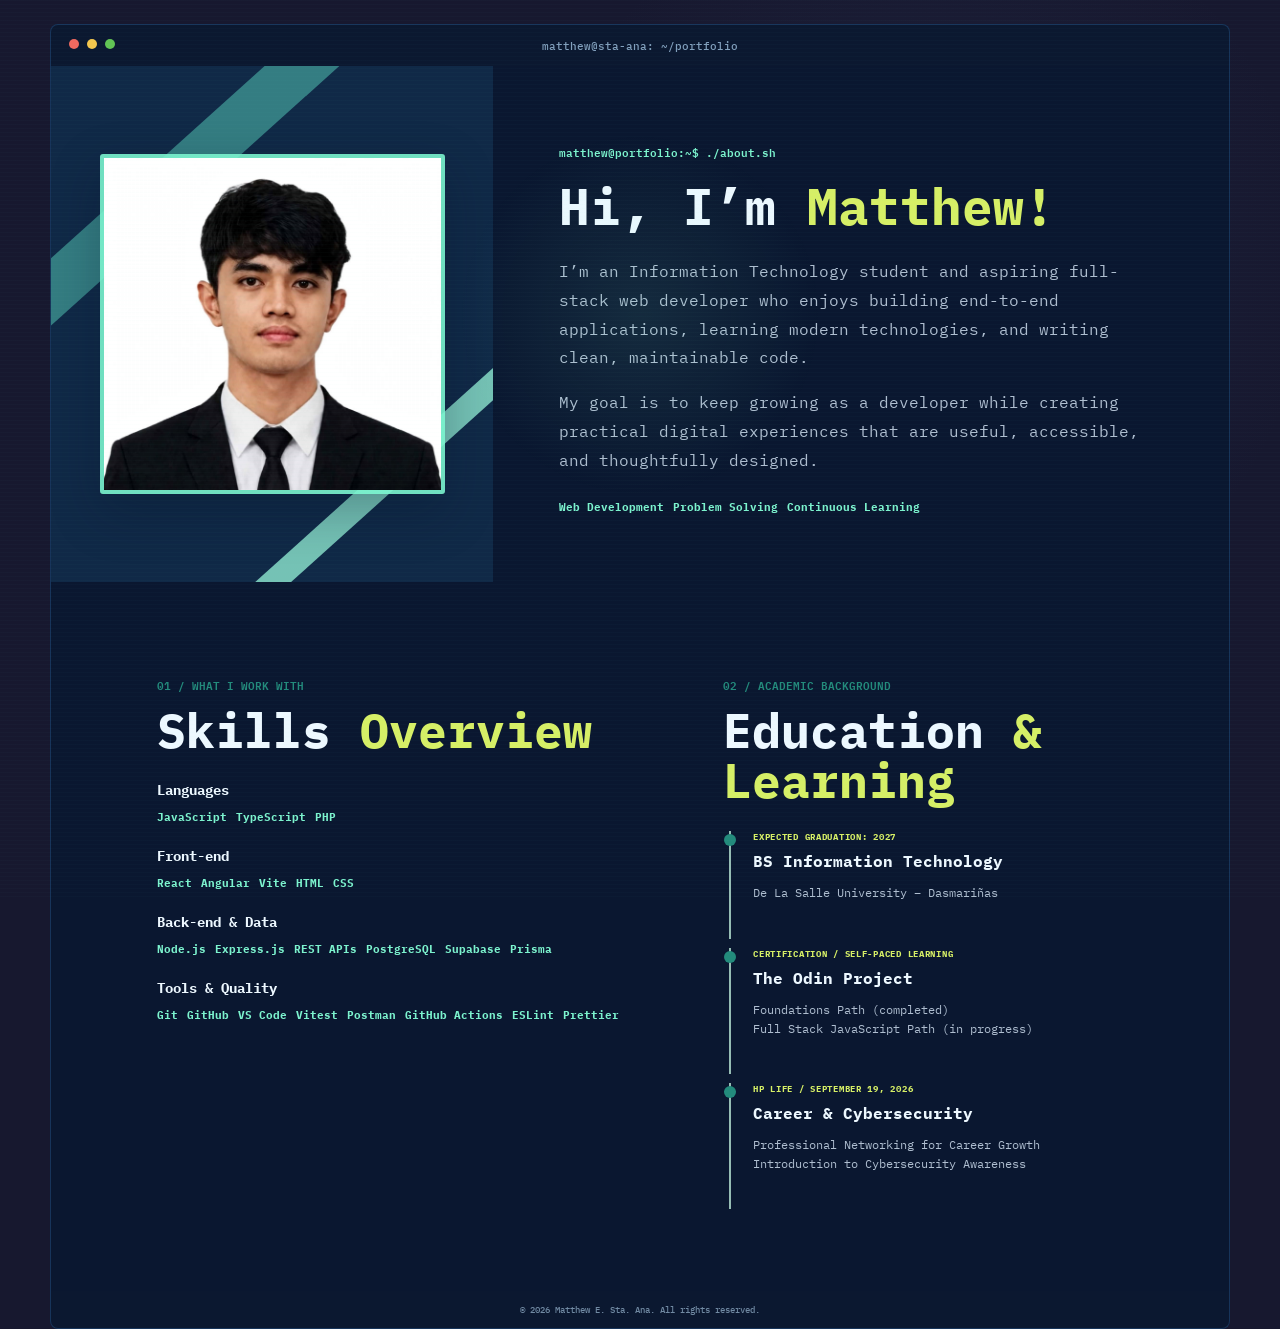
==== commit 0ab106ea: "Update profile and homepage animations" ====
--- a/src/about.html
+++ b/src/about.html
@@ -37,10 +37,11 @@
     <main class="inner-page">
       <section class="about-hero">
         <div class="about-monogram-panel">
-          <div class="monogram-wrap">
-            <div class="monogram">MS</div>
-            <span class="monogram-caption">DREAM. BUILD. GROW.</span>
-          </div>
+          <img
+            class="profile-image"
+            src="assets/profile.png"
+            alt="Portrait of Matthew E. Sta. Ana"
+          />
         </div>
         <div class="about-copy">
           <p class="eyebrow">matthew@portfolio:~$ ./about.sh</p>
--- a/src/styles.css
+++ b/src/styles.css
@@ -1452,6 +1452,44 @@
   z-index: 2;
 }
 
+.about-monogram-panel {
+  position: relative;
+}
+
+.profile-image {
+  width: min(78%, 360px);
+  height: 340px;
+  position: relative;
+  z-index: 2;
+  object-fit: cover;
+  object-position: top center;
+  border: 4px solid rgba(124, 243, 206, 0.9);
+  border-radius: 3px;
+  box-shadow: 0 18px 50px rgba(4, 18, 38, 0.28);
+}
+
+.profile-caption {
+  position: absolute;
+  z-index: 3;
+  bottom: 24px;
+  color: var(--terminal-yellow);
+  font:
+    700 10px "IBM Plex Mono",
+    monospace;
+  letter-spacing: 0.12em;
+}
+
+@media (max-width: 520px) {
+  .profile-image {
+    width: 72%;
+    height: 290px;
+  }
+}
+
+.profile-caption {
+  display: none;
+}
+
 /* Dense terminal résumé document */
 .terminal-resume {
   background:
@@ -1616,3 +1654,292 @@
     font-size: 12px;
   }
 }
+
+/* Shared terminal motion system */
+:root {
+  --cursor-x: 50%;
+  --cursor-y: 35%;
+}
+
+body::before {
+  content: "";
+  position: fixed;
+  inset: 0;
+  z-index: 999;
+  pointer-events: none;
+  background:
+    radial-gradient(
+      260px circle at var(--cursor-x) var(--cursor-y),
+      rgba(124, 243, 206, 0.09),
+      transparent 70%
+    ),
+    repeating-linear-gradient(
+      0deg,
+      transparent 0 3px,
+      rgba(124, 243, 206, 0.018) 3px 4px
+    );
+}
+
+.site-header,
+main,
+.site-footer {
+  opacity: 0;
+  animation: terminal-boot 700ms cubic-bezier(0.2, 0.75, 0.2, 1) forwards;
+}
+
+main {
+  animation-delay: 120ms;
+}
+
+.site-footer {
+  animation-delay: 220ms;
+}
+
+.site-header::after {
+  animation: title-flicker 5s steps(1) infinite;
+}
+
+.hero-copy,
+.resume-identity,
+.about-copy,
+.page-title {
+  animation: data-stream-in 780ms 260ms cubic-bezier(0.16, 0.84, 0.24, 1) both;
+}
+
+.hero-art,
+.about-monogram-panel,
+.profile-image {
+  animation: terminal-rise 900ms 380ms cubic-bezier(0.16, 0.84, 0.24, 1) both;
+}
+
+.project-card,
+.service-card,
+.resume-project,
+.timeline-item,
+.process-step,
+.resume-section,
+.contact-grid,
+.details-grid {
+  opacity: 0;
+  transform: translateY(18px);
+  transition:
+    opacity 680ms cubic-bezier(0.16, 0.84, 0.24, 1),
+    transform 680ms cubic-bezier(0.16, 0.84, 0.24, 1),
+    box-shadow 260ms ease,
+    border-color 260ms ease;
+}
+
+.project-card.is-visible,
+.service-card.is-visible,
+.resume-project.is-visible,
+.timeline-item.is-visible,
+.process-step.is-visible,
+.resume-section.is-visible,
+.contact-grid.is-visible,
+.details-grid.is-visible {
+  opacity: 1;
+  transform: translateY(0);
+}
+
+.project-card,
+.service-card,
+.profile-image,
+.resume-project,
+.process-step {
+  transform-style: preserve-3d;
+  will-change: transform;
+}
+
+.project-card:hover,
+.service-card:hover,
+.profile-image:hover {
+  border-color: rgba(124, 243, 206, 0.72);
+  box-shadow:
+    0 16px 38px rgba(3, 12, 30, 0.38),
+    0 0 24px rgba(124, 243, 206, 0.09);
+}
+
+.project-preview img,
+.profile-image {
+  transition:
+    transform 700ms cubic-bezier(0.16, 0.84, 0.24, 1),
+    filter 700ms ease;
+}
+
+.project-card:hover .project-preview img {
+  transform: scale(1.035);
+  filter: saturate(1.12) contrast(1.04);
+}
+
+.button,
+.contact-pill,
+.text-link,
+.project-info a,
+.resume-project a {
+  position: relative;
+  overflow: hidden;
+  transition:
+    color 220ms ease,
+    background 220ms ease,
+    border-color 220ms ease,
+    transform 220ms ease,
+    box-shadow 220ms ease;
+}
+
+.button:hover,
+.contact-pill:hover,
+.project-info a:hover,
+.resume-project a:hover {
+  transform: translateY(-2px);
+  box-shadow: 0 8px 22px rgba(124, 243, 206, 0.12);
+}
+
+.main-nav a {
+  transition:
+    color 180ms ease,
+    border-color 180ms ease,
+    text-shadow 180ms ease;
+}
+
+.main-nav a:hover,
+.main-nav a.active {
+  text-shadow: 0 0 14px rgba(124, 243, 206, 0.52);
+}
+
+.tech-tags span,
+.skill-list span,
+.value-tags span {
+  transition:
+    color 180ms ease,
+    text-shadow 180ms ease,
+    transform 180ms ease;
+}
+
+.tech-tags span:hover,
+.skill-list span:hover,
+.value-tags span:hover {
+  color: var(--terminal-yellow);
+  transform: translateY(-2px);
+  text-shadow: 0 0 12px rgba(214, 239, 102, 0.28);
+}
+
+.resume-project {
+  border-left: 1px solid transparent;
+  padding-left: 0;
+  transition-property: opacity, transform, border-color, padding-left;
+}
+
+.resume-project.is-visible {
+  border-left-color: rgba(124, 243, 206, 0.32);
+  padding-left: 10px;
+}
+
+.orbit {
+  animation: orbit-spin 18s linear infinite;
+}
+
+.orbit-two {
+  animation-direction: reverse;
+  animation-duration: 13s;
+}
+
+.profile-image {
+  transition:
+    transform 700ms cubic-bezier(0.16, 0.84, 0.24, 1),
+    filter 700ms ease,
+    box-shadow 260ms ease;
+}
+
+.profile-image:hover {
+  filter: contrast(1.05) saturate(1.05);
+}
+
+@keyframes terminal-boot {
+  0% {
+    opacity: 0;
+    clip-path: inset(0 0 100% 0);
+    filter: brightness(2);
+  }
+  55% {
+    opacity: 1;
+    clip-path: inset(0 0 0 0);
+  }
+  72% {
+    filter: brightness(1.4);
+  }
+  100% {
+    opacity: 1;
+    clip-path: inset(0 0 0 0);
+    filter: brightness(1);
+  }
+}
+
+@keyframes data-stream-in {
+  0% {
+    opacity: 0;
+    transform: translateY(24px);
+    filter: blur(8px);
+  }
+  100% {
+    opacity: 1;
+    transform: translateY(0);
+    filter: blur(0);
+  }
+}
+
+@keyframes terminal-rise {
+  0% {
+    opacity: 0;
+    transform: translateY(32px) scale(0.96);
+    filter: blur(5px);
+  }
+  100% {
+    opacity: 1;
+    transform: translateY(0) scale(1);
+    filter: blur(0);
+  }
+}
+
+@keyframes title-flicker {
+  0%,
+  91%,
+  94%,
+  100% {
+    opacity: 1;
+  }
+  92% {
+    opacity: 0.45;
+  }
+  93% {
+    opacity: 0.82;
+  }
+}
+
+@keyframes orbit-spin {
+  to {
+    transform: rotate(360deg);
+  }
+}
+
+@media (prefers-reduced-motion: reduce) {
+  *,
+  *::before,
+  *::after {
+    animation-duration: 1ms !important;
+    animation-iteration-count: 1 !important;
+    scroll-behavior: auto !important;
+    transition-duration: 1ms !important;
+  }
+
+  .project-card,
+  .service-card,
+  .resume-project,
+  .timeline-item,
+  .process-step,
+  .resume-section,
+  .contact-grid,
+  .details-grid {
+    opacity: 1;
+    transform: none;
+  }
+}
